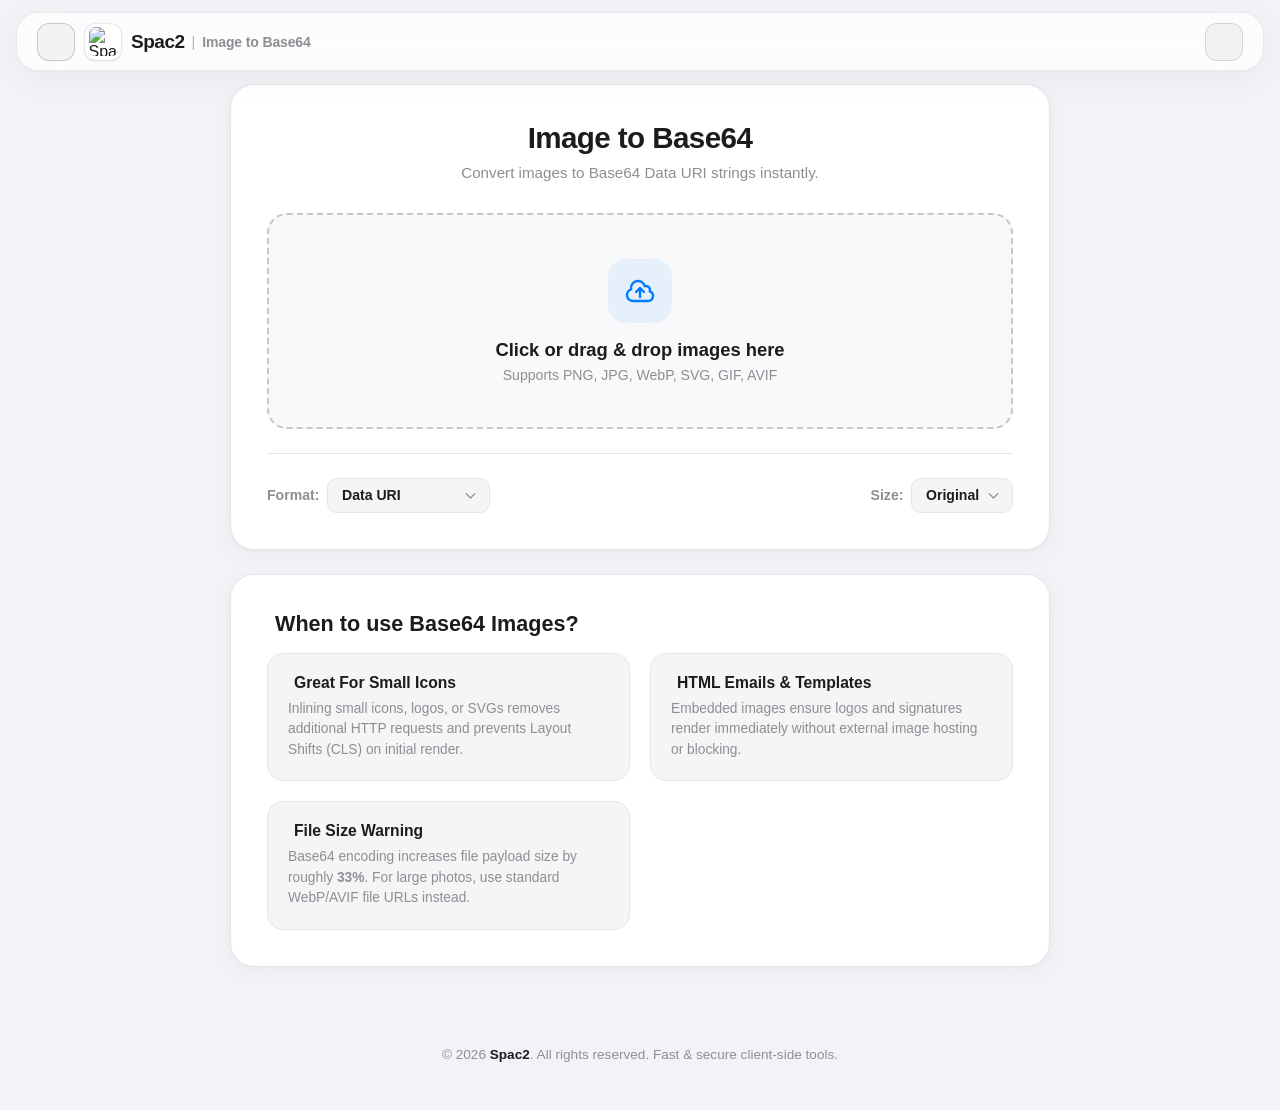
==== convert-img-to-base64/index.html @ 11591aa2 "sa" ====
<!DOCTYPE html>
<html lang="en">

<head>
    <meta charset="UTF-8">
    <meta name="viewport"
        content="width=device-width, initial-scale=1.0, maximum-scale=1.0, user-scalable=no, viewport-fit=cover">
    <meta id="themeColorMeta" name="theme-color" content="#ffffff">
    <!-- Primary Meta Tags -->
    <title>Spac2 Image to Base64 Converter — Free Online Image to Data URI Tool</title>
    <meta name="title" content="Spac2 Image to Base64 Converter — Free Online Image to Data URI Tool">
    <meta name="description"
        content="Convert PNG, JPG, WebP, SVG, GIF, ICO, AVIF images to Base64 Data URI strings instantly. 100% private client-side conversion with HTML, CSS, and Markdown snippets.">
    <meta name="keywords"
        content="Image to base64, convert image to base64, png to base64, jpg to base64, svg to base64, data uri generator, base64 image converter, spac2">
    <meta name="author" content="Spac2">
    <meta name="robots" content="index, follow">

    <!-- Canonical URL -->
    <link rel="canonical" href="https://spac2.com/tools/convert-img-to-base64/">
    <meta name="google" content="notranslate">

    <!-- Favicon & Icons -->
    <link rel="icon" href="https://spac2.com/favicon.ico" type="image/x-icon">
    <link rel="apple-touch-icon" sizes="180x180" href="https://spac2.com/apple-touch-icon.png">

    <!-- Open Graph / Facebook -->
    <meta property="og:type" content="website">
    <meta property="og:site_name" content="Spac2">
    <meta property="og:url" content="https://spac2.com/tools/convert-img-to-base64/">
    <meta property="og:title" content="Spac2 Image to Base64 Converter — Free Online Tool">
    <meta property="og:description"
        content="Quickly convert images to Base64 Data URI strings in your browser. Copy HTML img tags, CSS background rules, or raw Base64 strings.">
    <meta property="og:image" content="https://spac2.com/apple-touch-icon.png">

    <!-- Twitter -->
    <meta property="twitter:card" content="summary_large_image">
    <meta property="twitter:site" content="@spac2com">
    <meta property="twitter:url" content="https://spac2.com/tools/convert-img-to-base64/">
    <meta property="twitter:title" content="Spac2 Image to Base64 Converter — Free Online Tool">
    <meta property="twitter:description"
        content="Quickly convert images to Base64 Data URI strings in your browser. Copy HTML img tags, CSS background rules, or raw Base64 strings.">
    <meta property="twitter:image" content="https://spac2.com/apple-touch-icon.png">

    <!-- Schema.org Markup -->
    <script type="application/ld+json">
    {
      "@context": "https://schema.org",
      "@type": "WebApplication",
      "name": "Spac2 Image to Base64 Converter",
      "url": "https://spac2.com/tools/convert-img-to-base64/",
      "description": "Convert images into Base64 format online. Generate Data URIs, HTML img tags, and CSS background-image properties with instant copy.",
      "applicationCategory": "DeveloperApplication",
      "operatingSystem": "All",
      "offers": {
        "@type": "Offer",
        "price": "0",
        "priceCurrency": "USD"
      },
      "author": {
        "@type": "Organization",
        "name": "Spac2",
        "url": "https://spac2.com"
      }
    }
    </script>

    <!-- JSZip CDN for batch zip download -->
    <script src="https://cdnjs.cloudflare.com/ajax/libs/jszip/3.10.1/jszip.min.js"></script>
    <!-- Phosphor Icons -->
    <script src="https://unpkg.com/@phosphor-icons/web"></script>

    <script>
        // Init Theme trước khi render HTML để tránh giật màu/chớp trắng
        const savedTheme = localStorage.getItem('theme') || (window.matchMedia('(prefers-color-scheme: dark)').matches ? 'dark' : 'light');
        document.documentElement.setAttribute('data-theme', savedTheme);
    </script>

    <!-- Google tag (gtag.js) -->
    <script async src="https://www.googletagmanager.com/gtag/js?id=G-JCMEMFLZ14"></script>
    <script>
        window.dataLayer = window.dataLayer || [];
        function gtag() { dataLayer.push(arguments); }
        gtag('js', new Date());
        gtag('config', 'G-JCMEMFLZ14');
    </script>
    <script defer src="https://cloud.umami.is/script.js"
        data-website-id="c4f68426-cd7b-40ed-b788-74c5305b5122"></script>

    <style>
        /* ================= THEME VARIABLES (SPAC2 NATIVE APP STANDARD) ================= */
        :root {
            --bg-color: #f2f2f7;
            --surface-color: #ffffff;
            --surface-elevated: #fbfbfd;
            --text-primary: #1c1c1e;
            --text-secondary: #8e8e93;
            --text-tertiary: #c7c7cc;
            --border-color: #e5e5ea;
            --btn-bg: #007aff;
            --btn-text: #ffffff;
            --btn-hover: #005bb5;
            --btn-secondary-bg: rgba(0, 0, 0, 0.05);
            --btn-secondary-text: #1c1c1e;
            --btn-secondary-hover: rgba(0, 0, 0, 0.09);
            --drop-zone-bg: #f9f9fb;
            --drop-zone-border: #c7c7cc;
            --drop-zone-hover: #eef2ff;
            --drop-zone-hover-border: #007aff;
            --card-shadow: 0 4px 20px rgba(0, 0, 0, 0.04), 0 1px 3px rgba(0, 0, 0, 0.02);
            --code-bg: #f5f5f7;
            --code-border: #e5e5ea;
            --badge-bg: #e5e5ea;
            --badge-text: #3a3a3c;
            --success-color: #34c759;
            --accent-glow: rgba(0, 122, 255, 0.15);
            --safe-top: env(safe-area-inset-top, 0px);
            --safe-bottom: env(safe-area-inset-bottom, 0px);
        }

        [data-theme="dark"] {
            --bg-color: #000000;
            --surface-color: #1c1c1e;
            --surface-elevated: #242426;
            --text-primary: #ffffff;
            --text-secondary: #aeaeb2;
            --text-tertiary: #48484a;
            --border-color: #38383a;
            --btn-bg: #0a84ff;
            --btn-text: #ffffff;
            --btn-hover: #0060d1;
            --btn-secondary-bg: rgba(255, 255, 255, 0.08);
            --btn-secondary-text: #ffffff;
            --btn-secondary-hover: rgba(255, 255, 255, 0.14);
            --drop-zone-bg: #151517;
            --drop-zone-border: #48484a;
            --drop-zone-hover: #17223b;
            --drop-zone-hover-border: #0a84ff;
            --card-shadow: 0 8px 30px rgba(0, 0, 0, 0.45);
            --code-bg: #121214;
            --code-border: #2c2c2e;
            --badge-bg: #2c2c2e;
            --badge-text: #d1d1d6;
            --success-color: #30d158;
            --accent-glow: rgba(10, 132, 255, 0.25);
        }

        * {
            box-sizing: border-box;
            margin: 0;
            padding: 0;
            font-family: -apple-system, BlinkMacSystemFont, 'SF Pro Display', 'Segoe UI', Roboto, Helvetica, Arial, sans-serif;
        }

        body {
            background-color: var(--bg-color);
            color: var(--text-primary);
            min-height: 100vh;
            display: flex;
            flex-direction: column;
            align-items: center;
            transition: background-color 0.3s ease, color 0.3s ease;
            -webkit-font-smoothing: antialiased;
            -moz-osx-font-smoothing: grayscale;
            -webkit-tap-highlight-color: transparent;
            overscroll-behavior-y: none;
        }

        /* ================= FLOATING GLASSMORPHIC HEADER ================= */
        .header-floating-container {
            position: fixed;
            top: 0;
            left: 0;
            right: 0;
            z-index: 100;
            width: 100%;
            padding: calc(0.75rem + var(--safe-top)) 1rem 0.75rem 1rem;
            pointer-events: none;
            display: flex;
            justify-content: center;
            box-sizing: border-box;
        }

        .glass-panel.header-inner {
            pointer-events: auto;
            width: 100%;
            max-width: 1280px;
            border-radius: 20px;
            padding: 0.5rem 1rem;
            display: flex;
            align-items: center;
            justify-content: space-between;
            background: rgba(255, 255, 255, 0.78);
            backdrop-filter: blur(20px) saturate(180%);
            -webkit-backdrop-filter: blur(20px) saturate(180%);
            border: 1px solid rgba(0, 0, 0, 0.08);
            box-shadow: 0 8px 32px rgba(0, 0, 0, 0.04), 0 2px 8px rgba(0, 0, 0, 0.02);
            transition: background-color 0.3s ease, border-color 0.3s ease, box-shadow 0.3s ease;
        }

        [data-theme="dark"] .glass-panel.header-inner {
            background: rgba(24, 24, 27, 0.65);
            backdrop-filter: blur(20px) saturate(180%);
            -webkit-backdrop-filter: blur(20px) saturate(180%);
            border-color: rgba(255, 255, 255, 0.1);
            box-shadow: 0 8px 32px rgba(0, 0, 0, 0.4), 0 2px 8px rgba(0, 0, 0, 0.2);
        }

        @media (min-width: 768px) {
            .glass-panel.header-inner {
                border-radius: 22px;
                padding: 0.6rem 1.25rem;
            }
        }

        .header-left {
            display: flex;
            align-items: center;
            gap: 10px;
        }

        .header-right {
            display: flex;
            align-items: center;
            gap: 8px;
        }

        .btn-back {
            width: 38px;
            height: 38px;
            display: inline-flex;
            align-items: center;
            justify-content: center;
            border-radius: 12px;
            background: rgba(0, 0, 0, 0.04);
            border: 1.5px solid rgba(0, 0, 0, 0.18);
            color: var(--text-primary);
            text-decoration: none;
            transition: all 0.2s cubic-bezier(0.16, 1, 0.3, 1);
            cursor: pointer;
            flex-shrink: 0;
            font-size: 18px;
        }

        [data-theme="dark"] .btn-back {
            background: rgba(255, 255, 255, 0.06);
            border-color: rgba(255, 255, 255, 0.18);
            color: var(--text-primary);
        }

        .btn-back:hover {
            background: rgba(0, 0, 0, 0.08);
            transform: translateX(-2px);
            border-color: rgba(0, 0, 0, 0.35);
        }

        [data-theme="dark"] .btn-back:hover {
            background: rgba(255, 255, 255, 0.12);
            border-color: rgba(255, 255, 255, 0.35);
        }

        .btn-back:active {
            transform: scale(0.92);
            background: rgba(0, 0, 0, 0.12);
        }

        .brand-link {
            display: inline-flex;
            align-items: center;
            gap: 10px;
            text-decoration: none;
            color: inherit;
            transition: opacity 0.15s ease;
        }

        .brand-link:hover {
            opacity: 0.92;
        }

        .brand-logo-card {
            width: 36px;
            height: 36px;
            border-radius: 10px;
            background: #ffffff;
            display: flex;
            align-items: center;
            justify-content: center;
            box-shadow: 0 1px 3px rgba(0, 0, 0, 0.1), 0 0 0 1px rgba(0, 0, 0, 0.06);
            flex-shrink: 0;
            padding: 3.5px;
            box-sizing: border-box;
            transition: transform 0.2s ease;
        }

        .brand-link:hover .brand-logo-card {
            transform: scale(1.04);
        }

        .brand-logo-img {
            width: 100%;
            height: 100%;
            object-fit: contain;
            border-radius: 6px;
            display: block;
        }

        .brand-text {
            display: inline-flex;
            align-items: center;
            gap: 7px;
            line-height: 1;
            white-space: nowrap;
        }

        .brand-name {
            font-weight: 800;
            font-size: 19px;
            color: var(--text-primary);
            letter-spacing: -0.025em;
            line-height: 1;
        }

        .brand-divider {
            font-size: 14px;
            font-weight: 300;
            color: var(--text-secondary);
            opacity: 0.7;
        }

        .brand-app {
            font-size: 14px;
            font-weight: 600;
            color: var(--text-secondary);
            letter-spacing: -0.01em;
        }

        [data-theme="dark"] .brand-app {
            color: #a1a1aa;
        }

        .theme-toggle {
            width: 38px;
            height: 38px;
            border-radius: 12px;
            background: rgba(0, 0, 0, 0.04);
            border: 1.5px solid rgba(0, 0, 0, 0.12);
            color: var(--text-primary);
            cursor: pointer;
            display: inline-flex;
            align-items: center;
            justify-content: center;
            transition: all 0.2s cubic-bezier(0.16, 1, 0.3, 1);
        }

        [data-theme="dark"] .theme-toggle {
            background: rgba(255, 255, 255, 0.06);
            border-color: rgba(255, 255, 255, 0.15);
            color: #fafafa;
        }

        .theme-toggle:hover {
            background: rgba(0, 0, 0, 0.08);
            transform: scale(1.04);
        }

        [data-theme="dark"] .theme-toggle:hover {
            background: rgba(255, 255, 255, 0.12);
        }

        .theme-toggle:active {
            transform: scale(0.92);
        }

        .theme-toggle i {
            font-size: 19px;
            line-height: 1;
        }

        :root .icon-sun,
        [data-theme="light"] .icon-sun {
            display: none !important;
        }

        :root .icon-moon,
        [data-theme="light"] .icon-moon {
            display: inline-flex !important;
            color: #1c1c1e;
        }

        [data-theme="dark"] .icon-moon {
            display: none !important;
        }

        [data-theme="dark"] .icon-sun {
            display: inline-flex !important;
            color: #f4f4f5;
        }

        /* ================= MAIN CONTAINER ================= */
        main {
            width: 100%;
            max-width: 860px;
            margin: 0 auto 3rem auto;
            padding: calc(84px + var(--safe-top)) 1.25rem 0 1.25rem;
            flex-grow: 1;
            display: flex;
            flex-direction: column;
            gap: 1.5rem;
        }

        .app-card {
            background-color: var(--surface-color);
            border: 1px solid var(--border-color);
            border-radius: 24px;
            padding: 2.25rem;
            box-shadow: var(--card-shadow);
            transition: background-color 0.3s ease, border-color 0.3s ease, box-shadow 0.3s ease;
        }

        .text-center {
            text-align: center;
        }

        h1 {
            font-size: 1.85rem;
            font-weight: 800;
            letter-spacing: -0.02em;
            margin-bottom: 0.45rem;
            color: var(--text-primary);
        }

        p.subtitle {
            color: var(--text-secondary);
            margin-bottom: 1.75rem;
            font-size: 0.95rem;
            line-height: 1.5;
            max-width: 600px;
            margin-left: auto;
            margin-right: auto;
        }

        /* Feature Pills */
        .feature-pills {
            display: flex;
            justify-content: center;
            flex-wrap: wrap;
            gap: 8px;
            margin-bottom: 1.5rem;
        }

        .pill {
            display: inline-flex;
            align-items: center;
            gap: 5px;
            padding: 4px 10px;
            border-radius: 20px;
            font-size: 0.78rem;
            font-weight: 600;
            background: var(--btn-secondary-bg);
            color: var(--text-secondary);
            border: 1px solid var(--border-color);
        }

        .pill i {
            color: var(--btn-bg);
            font-size: 0.9rem;
        }

        /* ================= DROP ZONE ================= */
        .drop-zone {
            border: 2px dashed var(--drop-zone-border);
            border-radius: 20px;
            padding: 2.75rem 1.5rem;
            text-align: center;
            cursor: pointer;
            transition: all 0.25s cubic-bezier(0.16, 1, 0.3, 1);
            background-color: var(--drop-zone-bg);
            display: flex;
            flex-direction: column;
            align-items: center;
            justify-content: center;
            position: relative;
            user-select: none;
        }

        .drop-zone:hover {
            border-color: var(--drop-zone-hover-border);
            background-color: var(--drop-zone-hover);
            transform: translateY(-1px);
        }

        .drop-zone.dragover {
            border-color: var(--btn-bg);
            background-color: var(--drop-zone-hover);
            transform: scale(1.01);
            box-shadow: 0 0 0 6px var(--accent-glow);
        }

        .drop-zone input[type="file"] {
            display: none;
        }

        .upload-icon-wrap {
            width: 64px;
            height: 64px;
            border-radius: 18px;
            background: rgba(0, 122, 255, 0.08);
            display: flex;
            align-items: center;
            justify-content: center;
            margin-bottom: 1rem;
            transition: transform 0.2s ease, background-color 0.2s ease;
        }

        [data-theme="dark"] .upload-icon-wrap {
            background: rgba(10, 132, 255, 0.15);
        }

        .drop-zone:hover .upload-icon-wrap {
            transform: scale(1.08) rotate(-3deg);
            background: rgba(0, 122, 255, 0.14);
        }

        .upload-icon {
            width: 32px;
            height: 32px;
            color: var(--btn-bg);
        }

        .drop-zone h3 {
            font-size: 1.15rem;
            font-weight: 700;
            margin-bottom: 0.35rem;
            color: var(--text-primary);
        }

        .drop-zone p {
            color: var(--text-secondary);
            font-size: 0.88rem;
        }

        .drop-zone .paste-hint {
            margin-top: 0.85rem;
            display: inline-flex;
            align-items: center;
            gap: 6px;
            font-size: 0.78rem;
            font-weight: 600;
            color: var(--text-secondary);
            background: var(--surface-color);
            padding: 4px 10px;
            border-radius: 8px;
            border: 1px solid var(--border-color);
        }

        .drop-zone .paste-hint kbd {
            background: var(--code-bg);
            border: 1px solid var(--border-color);
            border-radius: 4px;
            padding: 1px 5px;
            font-size: 0.72rem;
            font-family: inherit;
        }

        /* ================= TOOLBAR & OPTIONS ================= */
        .options-bar {
            display: flex;
            flex-wrap: wrap;
            align-items: center;
            justify-content: space-between;
            gap: 12px;
            margin-top: 1.5rem;
            padding-top: 1.5rem;
            border-top: 1px solid var(--border-color);
        }

        .option-group {
            display: flex;
            align-items: center;
            gap: 8px;
        }

        .option-label {
            font-size: 0.88rem;
            font-weight: 600;
            color: var(--text-secondary);
        }

        .custom-select {
            background-color: var(--code-bg);
            color: var(--text-primary);
            border: 1px solid var(--border-color);
            padding: 0.55rem 2rem 0.55rem 0.85rem;
            border-radius: 10px;
            font-size: 0.88rem;
            font-weight: 600;
            outline: none;
            cursor: pointer;
            appearance: none;
            -webkit-appearance: none;
            background-image: url("data:image/svg+xml,%3Csvg xmlns='http://www.w3.org/2000/svg' fill='none' viewBox='0 0 24 24' stroke='%238e8e93'%3E%3Cpath stroke-linecap='round' stroke-linejoin='round' stroke-width='2' d='M19 9l-7 7-7-7'%3E%3C/path%3E%3C/svg%3E");
            background-repeat: no-repeat;
            background-position: right 0.65rem center;
            background-size: 0.95rem;
            transition: border-color 0.2s ease, background-color 0.3s ease;
        }

        .custom-select:focus {
            border-color: var(--btn-bg);
        }

        /* General Buttons */
        .btn {
            background-color: var(--btn-bg);
            color: var(--btn-text);
            border: none;
            padding: 0.65rem 1.25rem;
            border-radius: 12px;
            font-size: 0.92rem;
            font-weight: 600;
            cursor: pointer;
            transition: all 0.2s cubic-bezier(0.16, 1, 0.3, 1);
            display: inline-flex;
            align-items: center;
            justify-content: center;
            gap: 7px;
            text-decoration: none;
            box-shadow: 0 2px 6px rgba(0, 122, 255, 0.16);
        }

        .btn:hover:not(:disabled) {
            background-color: var(--btn-hover);
            transform: translateY(-1px);
            box-shadow: 0 4px 10px rgba(0, 122, 255, 0.25);
        }

        .btn:active:not(:disabled) {
            transform: scale(0.97);
        }

        .btn:disabled {
            opacity: 0.45;
            cursor: not-allowed;
            transform: none;
            box-shadow: none;
        }

        .btn-secondary {
            background-color: var(--btn-secondary-bg);
            color: var(--btn-secondary-text);
            box-shadow: none;
            border: 1px solid var(--border-color);
        }

        .btn-secondary:hover:not(:disabled) {
            background-color: var(--btn-secondary-hover);
            box-shadow: none;
            border-color: rgba(0, 0, 0, 0.2);
        }

        [data-theme="dark"] .btn-secondary:hover:not(:disabled) {
            border-color: rgba(255, 255, 255, 0.25);
        }

        .btn-sm {
            padding: 0.45rem 0.85rem;
            font-size: 0.82rem;
            border-radius: 9px;
        }

        .btn-danger {
            background-color: rgba(255, 59, 48, 0.1);
            color: #ff3b30;
            border: 1px solid rgba(255, 59, 48, 0.2);
            box-shadow: none;
        }

        .btn-danger:hover:not(:disabled) {
            background-color: rgba(255, 59, 48, 0.18);
            border-color: rgba(255, 59, 48, 0.35);
        }

        /* ================= CONVERTED RESULTS ================= */
        .results-container {
            display: none;
            margin-top: 1.5rem;
            flex-direction: column;
            gap: 1.25rem;
        }

        .results-header {
            display: flex;
            align-items: center;
            justify-content: space-between;
            flex-wrap: wrap;
            gap: 10px;
            padding-bottom: 0.75rem;
            border-bottom: 1px solid var(--border-color);
        }

        .results-title {
            font-size: 1.15rem;
            font-weight: 700;
            display: flex;
            align-items: center;
            gap: 8px;
        }

        .results-actions {
            display: flex;
            align-items: center;
            gap: 8px;
            flex-wrap: wrap;
        }

        /* Format Tabs / Pill Switcher */
        .format-tabs {
            display: flex;
            background: var(--code-bg);
            padding: 3px;
            border-radius: 12px;
            border: 1px solid var(--border-color);
            gap: 3px;
            overflow-x: auto;
            max-width: 100%;
        }

        .format-tab {
            padding: 6px 12px;
            font-size: 0.82rem;
            font-weight: 600;
            border-radius: 9px;
            border: none;
            background: transparent;
            color: var(--text-secondary);
            cursor: pointer;
            white-space: nowrap;
            transition: all 0.15s ease;
        }

        .format-tab:hover {
            color: var(--text-primary);
        }

        .format-tab.active {
            background: var(--surface-color);
            color: var(--text-primary);
            box-shadow: 0 1px 3px rgba(0, 0, 0, 0.08);
        }

        /* Single/Multi Item Card */
        .item-card {
            background: var(--surface-elevated);
            border: 1px solid var(--border-color);
            border-radius: 18px;
            padding: 1.25rem;
            display: flex;
            flex-direction: column;
            gap: 1rem;
            transition: border-color 0.2s ease, box-shadow 0.2s ease;
        }

        .item-card:hover {
            border-color: rgba(0, 122, 255, 0.35);
        }

        .item-top {
            display: flex;
            align-items: flex-start;
            gap: 1rem;
        }

        /* Thumbnail with transparency grid */
        .item-thumb-wrap {
            width: 76px;
            height: 76px;
            border-radius: 12px;
            overflow: hidden;
            border: 1px solid var(--border-color);
            flex-shrink: 0;
            position: relative;
            background-color: #ffffff;
            background-image: 
                linear-gradient(45deg, #eee 25%, transparent 25%), 
                linear-gradient(-45deg, #eee 25%, transparent 25%), 
                linear-gradient(45deg, transparent 75%, #eee 75%), 
                linear-gradient(-45deg, transparent 75%, #eee 75%);
            background-size: 12px 12px;
            background-position: 0 0, 0 6px, 6px -6px, -6px 0px;
            display: flex;
            align-items: center;
            justify-content: center;
        }

        [data-theme="dark"] .item-thumb-wrap {
            background-color: #222;
            background-image: 
                linear-gradient(45deg, #2e2e2e 25%, transparent 25%), 
                linear-gradient(-45deg, #2e2e2e 25%, transparent 25%), 
                linear-gradient(45deg, transparent 75%, #2e2e2e 75%), 
                linear-gradient(-45deg, transparent 75%, #2e2e2e 75%);
        }

        .item-thumb {
            width: 100%;
            height: 100%;
            object-fit: contain;
            display: block;
        }

        .item-info {
            flex-grow: 1;
            min-width: 0;
        }

        .item-name {
            font-size: 0.98rem;
            font-weight: 700;
            white-space: nowrap;
            overflow: hidden;
            text-overflow: ellipsis;
            margin-bottom: 0.35rem;
            color: var(--text-primary);
        }

        .item-meta {
            display: flex;
            flex-wrap: wrap;
            gap: 6px;
            align-items: center;
        }

        .meta-chip {
            font-size: 0.74rem;
            font-weight: 600;
            padding: 2px 7px;
            border-radius: 6px;
            background: var(--code-bg);
            color: var(--text-secondary);
            border: 1px solid var(--border-color);
        }

        .meta-chip.positive {
            color: var(--btn-bg);
            background: rgba(0, 122, 255, 0.08);
            border-color: rgba(0, 122, 255, 0.2);
        }

        .item-item-actions {
            display: flex;
            align-items: center;
            gap: 6px;
            flex-shrink: 0;
        }

        /* Code display area */
        .code-box-wrapper {
            position: relative;
            border-radius: 12px;
            overflow: hidden;
            border: 1px solid var(--code-border);
            background-color: var(--code-bg);
        }

        .code-box-header {
            display: flex;
            align-items: center;
            justify-content: space-between;
            padding: 0.5rem 0.85rem;
            background: rgba(0, 0, 0, 0.02);
            border-bottom: 1px solid var(--code-border);
            font-size: 0.76rem;
            color: var(--text-secondary);
            font-weight: 600;
        }

        [data-theme="dark"] .code-box-header {
            background: rgba(255, 255, 255, 0.02);
        }

        .code-box-content {
            width: 100%;
            min-height: 90px;
            max-height: 180px;
            padding: 0.75rem 0.85rem;
            font-family: ui-monospace, SFMono-Regular, Menlo, Monaco, Consolas, monospace;
            font-size: 0.8rem;
            line-height: 1.45;
            color: var(--text-primary);
            background: transparent;
            border: none;
            resize: vertical;
            outline: none;
            word-break: break-all;
            white-space: pre-wrap;
            box-sizing: border-box;
        }

        .code-copy-overlay {
            position: absolute;
            right: 8px;
            top: 40px;
        }

        /* ================= TOAST NOTIFICATION ================= */
        .toast {
            position: fixed;
            bottom: 24px;
            left: 50%;
            transform: translateX(-50%) translateY(100px);
            background: rgba(28, 28, 30, 0.94);
            color: #ffffff;
            padding: 0.75rem 1.4rem;
            border-radius: 20px;
            font-size: 0.9rem;
            font-weight: 600;
            display: flex;
            align-items: center;
            gap: 8px;
            box-shadow: 0 10px 30px rgba(0, 0, 0, 0.35);
            backdrop-filter: blur(16px);
            -webkit-backdrop-filter: blur(16px);
            z-index: 1000;
            opacity: 0;
            transition: all 0.3s cubic-bezier(0.16, 1, 0.3, 1);
            pointer-events: none;
        }

        [data-theme="dark"] .toast {
            background: rgba(240, 240, 245, 0.94);
            color: #000000;
        }

        .toast.show {
            transform: translateX(-50%) translateY(0);
            opacity: 1;
        }

        .toast i {
            font-size: 1.15rem;
            color: var(--success-color);
        }

        /* ================= FAQ & INFO SECTION ================= */
        .info-card {
            background-color: var(--surface-color);
            border: 1px solid var(--border-color);
            border-radius: 24px;
            padding: 2.25rem;
            box-shadow: var(--card-shadow);
        }

        .info-card h2 {
            font-size: 1.35rem;
            font-weight: 700;
            margin-bottom: 1rem;
            color: var(--text-primary);
            display: flex;
            align-items: center;
            gap: 8px;
        }

        .info-grid {
            display: grid;
            grid-template-columns: repeat(auto-fit, minmax(240px, 1fr));
            gap: 1.25rem;
            margin-top: 1rem;
        }

        .info-box {
            padding: 1.25rem;
            border-radius: 16px;
            background: var(--code-bg);
            border: 1px solid var(--border-color);
        }

        .info-box h3 {
            font-size: 0.98rem;
            font-weight: 700;
            margin-bottom: 0.4rem;
            color: var(--text-primary);
            display: flex;
            align-items: center;
            gap: 6px;
        }

        .info-box p {
            font-size: 0.86rem;
            line-height: 1.5;
            color: var(--text-secondary);
        }

        /* Footer */
        footer {
            margin-top: auto;
            padding: 2rem 1rem 3rem 1rem;
            text-align: center;
            color: var(--text-secondary);
            font-size: 0.85rem;
        }

        footer a {
            color: var(--text-primary);
            text-decoration: none;
            font-weight: 600;
        }

        footer a:hover {
            text-decoration: underline;
        }

        /* Responsive Mobile Adjustments */
        @media (max-width: 640px) {
            main {
                padding-top: calc(76px + var(--safe-top));
                padding-left: 0.85rem;
                padding-right: 0.85rem;
            }

            .app-card {
                padding: 1.5rem 1.15rem;
                border-radius: 20px;
            }

            h1 {
                font-size: 1.45rem;
            }

            .drop-zone {
                padding: 2rem 1rem;
                border-radius: 16px;
            }

            .upload-icon-wrap {
                width: 52px;
                height: 52px;
                margin-bottom: 0.75rem;
            }

            .options-bar {
                flex-direction: column;
                align-items: stretch;
            }

            .option-group {
                justify-content: space-between;
                width: 100%;
            }

            .results-header {
                flex-direction: column;
                align-items: stretch;
            }

            .results-actions {
                width: 100%;
                justify-content: flex-end;
            }

            .item-top {
                flex-direction: column;
            }

            .item-thumb-wrap {
                width: 100%;
                height: 120px;
            }

            .btn-back,
            .theme-toggle {
                width: 34px;
                height: 34px;
                border-radius: 10px;
                font-size: 16px;
            }

            .brand-logo-card {
                width: 32px;
                height: 32px;
                border-radius: 8px;
                padding: 3px;
            }

            .brand-name {
                font-size: 17px;
            }

            .brand-app {
                font-size: 13px;
            }
        }
    </style>
</head>

<body>

    <!-- Floating Rounded Header (Standard Spac2 Design) -->
    <header class="header-floating-container">
        <div class="glass-panel header-inner">
            <div class="header-left">
                <!-- Back Button to Spac2 Home -->
                <a href="https://spac2.com" class="btn-back" title="Back to Spac2 Home" aria-label="Back">
                    <i class="ph-bold ph-arrow-left"></i>
                </a>

                <!-- Logo Card & App Title -->
                <a href="https://spac2.com" class="brand-link" title="Spac2 Image to Base64">
                    <div class="brand-logo-card">
                        <img src="https://spac2.com/apple-touch-icon.png" alt="Spac2 Logo"
                            class="brand-logo-img"
                            onerror="this.onerror=null; this.src='https://cdn1.spac2.com/app/convert-img/apple-touch-icon.png';">
                    </div>
                    <div class="brand-text">
                        <span class="brand-name">Spac2</span>
                        <span class="brand-divider">|</span>
                        <span class="brand-app">Image to Base64</span>
                    </div>
                </a>
            </div>

            <div class="header-right">
                <button id="themeToggle" class="theme-toggle" aria-label="Toggle dark/light mode"
                    title="Toggle dark/light mode">
                    <i class="ph-bold ph-moon icon-moon"></i>
                    <i class="ph-bold ph-sun icon-sun"></i>
                </button>
            </div>
        </div>
    </header>

    <!-- Main Content -->
    <main>
        <div class="app-card">
            <div class="text-center">
                <h1>Image to Base64</h1>
                <p class="subtitle">Convert images to Base64 Data URI strings instantly.</p>
            </div>

            <!-- Drag & Drop Zone -->
            <div class="drop-zone" id="dropZone" onclick="document.getElementById('fileInput').click()">
                <div class="upload-icon-wrap">
                    <svg class="upload-icon" xmlns="http://www.w3.org/2000/svg" fill="none" viewBox="0 0 24 24"
                        stroke-width="1.8" stroke="currentColor">
                        <path stroke-linecap="round" stroke-linejoin="round"
                            d="M12 16.5V9.75m0 0l3 3m-3-3l-3 3M6.75 19.5a4.5 4.5 0 01-1.41-8.775 5.25 5.25 0 0110.233-2.33 3 3 0 013.758 3.848A3.752 3.752 0 0118 19.5H6.75z" />
                    </svg>
                </div>
                <h3>Click or drag & drop images here</h3>
                <p>Supports PNG, JPG, WebP, SVG, GIF, AVIF</p>
                <input type="file" id="fileInput" multiple accept="image/*,.svg,.ico,.avif,.webp,.bmp">
            </div>

            <!-- Global Conversion Settings -->
            <div class="options-bar">
                <div class="option-group">
                    <label class="option-label" for="formatPreset">Format:</label>
                    <select id="formatPreset" class="custom-select">
                        <option value="data-uri" selected>Data URI</option>
                        <option value="raw">Raw Base64</option>
                        <option value="html-img">HTML img</option>
                        <option value="css-bg">CSS Background</option>
                        <option value="markdown">Markdown</option>
                    </select>
                </div>

                <div class="option-group">
                    <label class="option-label" for="resizeMax">Size:</label>
                    <select id="resizeMax" class="custom-select">
                        <option value="original" selected>Original</option>
                        <option value="1920">1920px</option>
                        <option value="1200">1200px</option>
                        <option value="800">800px</option>
                        <option value="400">400px</option>
                        <option value="128">128px</option>
                    </select>
                </div>
            </div>

            <!-- Results Section -->
            <div class="results-container" id="resultsContainer">
                <div class="results-header">
                    <div class="results-title">
                        <i class="ph-bold ph-check-circle" style="color: var(--success-color);"></i>
                        <span id="resultsCount">0 Images Converted</span>
                    </div>
                    <div class="results-actions">
                        <button class="btn btn-secondary btn-sm" id="copyAllJsonBtn" title="Copy all as JSON structure">
                            <i class="ph-bold ph-code"></i> Copy All JSON
                        </button>
                        <button class="btn btn-secondary btn-sm" id="downloadAllBtn" title="Download all as text or zip">
                            <i class="ph-bold ph-download-simple"></i> Download All
                        </button>
                        <button class="btn btn-danger btn-sm" id="clearAllBtn" title="Clear list">
                            <i class="ph-bold ph-trash"></i> Clear
                        </button>
                    </div>
                </div>

                <!-- Items list -->
                <div id="itemsList" style="display: flex; flex-direction: column; gap: 1rem;"></div>
            </div>
        </div>

        <!-- Helpful Info & Best Practices -->
        <div class="info-card">
            <h2><i class="ph-bold ph-info" style="color: var(--btn-bg);"></i> When to use Base64 Images?</h2>
            <div class="info-grid">
                <div class="info-box">
                    <h3><i class="ph-bold ph-check-circle" style="color: var(--success-color);"></i> Great For Small Icons</h3>
                    <p>Inlining small icons, logos, or SVGs removes additional HTTP requests and prevents Layout Shifts (CLS) on initial render.</p>
                </div>
                <div class="info-box">
                    <h3><i class="ph-bold ph-envelope-simple" style="color: var(--btn-bg);"></i> HTML Emails & Templates</h3>
                    <p>Embedded images ensure logos and signatures render immediately without external image hosting or blocking.</p>
                </div>
                <div class="info-box">
                    <h3><i class="ph-bold ph-warning" style="color: #ff9500;"></i> File Size Warning</h3>
                    <p>Base64 encoding increases file payload size by roughly <strong>33%</strong>. For large photos, use standard WebP/AVIF file URLs instead.</p>
                </div>
            </div>
        </div>
    </main>

    <!-- Global Floating Toast Notification -->
    <div id="toast" class="toast" role="status" aria-live="polite">
        <i class="ph-bold ph-check-circle"></i>
        <span id="toastMessage">Copied to clipboard!</span>
    </div>

    <!-- Footer -->
    <footer>
        <p>&copy; 2026 <a href="https://spac2.com">Spac2</a>. All rights reserved. Fast & secure client-side tools.</p>
    </footer>

    <!-- INLINE JAVASCRIPT LOGIC -->
    <script>
        // ================= THEME TOGGLE LOGIC =================
        const themeBtn = document.getElementById('themeToggle');

        function updateThemeMeta(theme) {
            const metaThemeColor = document.getElementById('themeColorMeta');
            if (metaThemeColor) {
                metaThemeColor.setAttribute('content', theme === 'dark' ? '#000000' : '#ffffff');
            }
        }

        const initialTheme = document.documentElement.getAttribute('data-theme') || 'light';
        updateThemeMeta(initialTheme);

        themeBtn.addEventListener('click', () => {
            const htmlEl = document.documentElement;
            const currentTheme = htmlEl.getAttribute('data-theme');
            const newTheme = currentTheme === 'light' ? 'dark' : 'light';
            htmlEl.setAttribute('data-theme', newTheme);
            localStorage.setItem('theme', newTheme);
            updateThemeMeta(newTheme);
        });

        // ================= TOAST NOTIFICATION =================
        let toastTimeout = null;
        function showToast(message, iconClass = 'ph-check-circle') {
            const toast = document.getElementById('toast');
            const toastMessage = document.getElementById('toastMessage');
            const toastIcon = toast.querySelector('i');

            toastMessage.textContent = message;
            toastIcon.className = `ph-bold ${iconClass}`;

            toast.classList.add('show');
            clearTimeout(toastTimeout);
            toastTimeout = setTimeout(() => {
                toast.classList.remove('show');
            }, 2600);
        }

        // ================= CONVERTER STATE & ELEMENTS =================
        const dropZone = document.getElementById('dropZone');
        const fileInput = document.getElementById('fileInput');
        const formatPresetSelect = document.getElementById('formatPreset');
        const resizeMaxSelect = document.getElementById('resizeMax');
        const resultsContainer = document.getElementById('resultsContainer');
        const resultsCount = document.getElementById('resultsCount');
        const itemsList = document.getElementById('itemsList');
        const copyAllJsonBtn = document.getElementById('copyAllJsonBtn');
        const downloadAllBtn = document.getElementById('downloadAllBtn');
        const clearAllBtn = document.getElementById('clearAllBtn');

        let convertedItems = [];

        // Helper to format bytes
        function formatBytes(bytes) {
            if (bytes === 0) return '0 B';
            const k = 1024;
            const sizes = ['B', 'KB', 'MB', 'GB'];
            const i = Math.floor(Math.log(bytes) / Math.log(k));
            return parseFloat((bytes / Math.pow(k, i)).toFixed(2)) + ' ' + sizes[i];
        }

        // ================= DRAG & DROP & PASTE LISTENERS =================
        ['dragenter', 'dragover', 'dragleave', 'drop'].forEach(eventName => {
            dropZone.addEventListener(eventName, preventDefaults, false);
            document.body.addEventListener(eventName, preventDefaults, false);
        });

        function preventDefaults(e) {
            e.preventDefault();
            e.stopPropagation();
        }

        ['dragenter', 'dragover'].forEach(eventName => {
            dropZone.addEventListener(eventName, () => dropZone.classList.add('dragover'), false);
        });

        ['dragleave', 'drop'].forEach(eventName => {
            dropZone.addEventListener(eventName, () => dropZone.classList.remove('dragover'), false);
        });

        dropZone.addEventListener('drop', (e) => {
            const files = e.dataTransfer.files;
            if (files && files.length > 0) {
                processFiles(files);
            }
        });

        fileInput.addEventListener('change', function () {
            if (this.files && this.files.length > 0) {
                processFiles(this.files);
                this.value = ''; // Reset input to allow re-uploading same file
            }
        });

        // Global Paste Listener (Ctrl+V / Cmd+V anywhere on page)
        window.addEventListener('paste', (e) => {
            const items = (e.clipboardData || window.clipboardData).items;
            const pastedFiles = [];

            for (let i = 0; i < items.length; i++) {
                if (items[i].type.indexOf('image') !== -1) {
                    const blob = items[i].getAsFile();
                    if (blob) {
                        const filename = `pasted-image-${Date.now()}.${blob.type.split('/')[1] || 'png'}`;
                        const file = new File([blob], filename, { type: blob.type });
                        pastedFiles.push(file);
                    }
                }
            }

            if (pastedFiles.length > 0) {
                processFiles(pastedFiles);
                showToast(`Pasted ${pastedFiles.length} image from clipboard!`, 'ph-clipboard-text');
            }
        });

        // Format Preset changed -> update all item outputs
        formatPresetSelect.addEventListener('change', () => {
            renderAllItems();
        });

        // ================= FILE PROCESSING PIPELINE =================
        async function processFiles(files) {
            const validFiles = Array.from(files).filter(file => {
                return file.type.startsWith('image/') ||
                    file.name.toLowerCase().match(/\.(png|jpe?g|webp|svg|gif|ico|avif|bmp)$/i);
            });

            if (validFiles.length === 0) {
                showToast('Please select valid image files!', 'ph-warning');
                return;
            }

            const maxDim = resizeMaxSelect.value;

            for (const file of validFiles) {
                try {
                    const itemData = await convertFileToBase64(file, maxDim);
                    convertedItems.unshift(itemData); // Add to top
                } catch (err) {
                    console.error('Conversion error for:', file.name, err);
                    showToast(`Error processing ${file.name}`, 'ph-x-circle');
                }
            }

            updateUI();
            showToast(`Converted ${validFiles.length} image(s) to Base64!`);
        }

        function convertFileToBase64(file, maxDimSetting) {
            return new Promise((resolve, reject) => {
                // For SVG or if user opted for original size
                const isSvg = file.type === 'image/svg+xml' || file.name.toLowerCase().endsWith('.svg');

                if (isSvg || maxDimSetting === 'original') {
                    const reader = new FileReader();
                    reader.onload = (e) => {
                        const dataUri = e.target.result;
                        // Get dimensions by loading into temporary image
                        const img = new Image();
                        img.onload = () => {
                            resolve(createItemObject(file, dataUri, img.naturalWidth, img.naturalHeight));
                        };
                        img.onerror = () => {
                            resolve(createItemObject(file, dataUri, 0, 0));
                        };
                        img.src = dataUri;
                    };
                    reader.onerror = reject;
                    reader.readAsDataURL(file);
                } else {
                    // Resize using Canvas
                    const reader = new FileReader();
                    reader.onload = (e) => {
                        const img = new Image();
                        img.onload = () => {
                            const maxDimension = parseInt(maxDimSetting, 10);
                            let { width, height } = img;

                            if (width > maxDimension || height > maxDimension) {
                                if (width > height) {
                                    height = Math.round((height * maxDimension) / width);
                                    width = maxDimension;
                                } else {
                                    width = Math.round((width * maxDimension) / height);
                                    height = maxDimension;
                                }
                            }

                            const canvas = document.createElement('canvas');
                            canvas.width = width;
                            canvas.height = height;
                            const ctx = canvas.getContext('2d');
                            ctx.drawImage(img, 0, 0, width, height);

                            const targetMime = file.type || 'image/png';
                            const resizedDataUri = canvas.toDataURL(targetMime, 0.92);
                            resolve(createItemObject(file, resizedDataUri, width, height, true));
                        };
                        img.onerror = () => {
                            // Fallback to raw data URI
                            resolve(createItemObject(file, e.target.result, 0, 0));
                        };
                        img.src = e.target.result;
                    };
                    reader.onerror = reject;
                    reader.readAsDataURL(file);
                }
            });
        }

        function createItemObject(file, dataUri, width, height, isResized = false) {
            const rawBase64 = dataUri.split(',')[1] || '';
            const base64Bytes = Math.round((rawBase64.length * 3) / 4);

            return {
                id: 'img_' + Math.random().toString(36).substr(2, 9),
                name: file.name,
                type: file.type || 'image/png',
                originalSize: file.size,
                base64Size: base64Bytes,
                width: width || 'N/A',
                height: height || 'N/A',
                isResized,
                dataUri: dataUri,
                rawBase64: rawBase64,
                activeFormat: formatPresetSelect.value
            };
        }

        // ================= FORMAT GENERATION =================
        function formatOutput(item, format) {
            switch (format) {
                case 'raw':
                    return item.rawBase64;
                case 'html-img':
                    return `<img src="${item.dataUri}" alt="${escapeHtml(item.name)}" width="${item.width}" height="${item.height}" />`;
                case 'css-bg':
                    return `background-image: url('${item.dataUri}');`;
                case 'markdown':
                    return `![${escapeHtml(item.name)}](${item.dataUri})`;
                case 'data-uri':
                default:
                    return item.dataUri;
            }
        }

        function escapeHtml(str) {
            return str.replace(/&/g, '&amp;').replace(/</g, '&lt;').replace(/>/g, '&gt;').replace(/"/g, '&quot;');
        }

        // ================= UI RENDERING =================
        function updateUI() {
            if (convertedItems.length === 0) {
                resultsContainer.style.display = 'none';
                return;
            }

            resultsContainer.style.display = 'flex';
            resultsCount.textContent = `${convertedItems.length} Image${convertedItems.length > 1 ? 's' : ''} Converted`;
            renderAllItems();
        }

        function renderAllItems() {
            itemsList.innerHTML = '';
            const globalFormat = formatPresetSelect.value;

            convertedItems.forEach((item, index) => {
                const currentFormat = item.activeFormat || globalFormat;
                const formattedCode = formatOutput(item, currentFormat);
                const sizePercent = item.originalSize > 0 
                    ? Math.round(((item.base64Size - item.originalSize) / item.originalSize) * 100)
                    : 33;
                const sizeChangeText = sizePercent >= 0 ? `+${sizePercent}%` : `${sizePercent}%`;

                const card = document.createElement('div');
                card.className = 'item-card';
                card.id = `card_${item.id}`;

                card.innerHTML = `
                    <div class="item-top">
                        <div class="item-thumb-wrap">
                            <img src="${item.dataUri}" alt="${escapeHtml(item.name)}" class="item-thumb" loading="lazy" />
                        </div>
                        <div class="item-info">
                            <div class="item-name" title="${escapeHtml(item.name)}">${escapeHtml(item.name)}</div>
                            <div class="item-meta">
                                <span class="meta-chip">${item.type.split('/')[1]?.toUpperCase() || 'IMG'}</span>
                                <span class="meta-chip">${item.width} × ${item.height} px</span>
                                <span class="meta-chip">Orig: ${formatBytes(item.originalSize)}</span>
                                <span class="meta-chip positive">Base64: ${formatBytes(item.base64Size)} (${sizeChangeText})</span>
                                ${item.isResized ? '<span class="meta-chip" style="color: #ff9500;">Resized</span>' : ''}
                            </div>
                        </div>
                        <div class="item-item-actions">
                            <button class="btn btn-secondary btn-sm" onclick="downloadSingle('${item.id}')" title="Download .txt">
                                <i class="ph-bold ph-download-simple"></i>
                            </button>
                            <button class="btn btn-danger btn-sm" onclick="removeItem('${item.id}')" title="Remove image">
                                <i class="ph-bold ph-trash"></i>
                            </button>
                        </div>
                    </div>

                    <!-- Format Selector Tabs -->
                    <div style="display: flex; align-items: center; justify-content: space-between; flex-wrap: wrap; gap: 8px;">
                        <div class="format-tabs">
                            <button class="format-tab ${currentFormat === 'data-uri' ? 'active' : ''}" onclick="switchItemFormat('${item.id}', 'data-uri')">Data URI</button>
                            <button class="format-tab ${currentFormat === 'raw' ? 'active' : ''}" onclick="switchItemFormat('${item.id}', 'raw')">Raw Base64</button>
                            <button class="format-tab ${currentFormat === 'html-img' ? 'active' : ''}" onclick="switchItemFormat('${item.id}', 'html-img')">&lt;img&gt; Tag</button>
                            <button class="format-tab ${currentFormat === 'css-bg' ? 'active' : ''}" onclick="switchItemFormat('${item.id}', 'css-bg')">CSS Background</button>
                            <button class="format-tab ${currentFormat === 'markdown' ? 'active' : ''}" onclick="switchItemFormat('${item.id}', 'markdown')">Markdown</button>
                        </div>
                        <button class="btn btn-sm" onclick="copyItemCode('${item.id}')" id="copyBtn_${item.id}">
                            <i class="ph-bold ph-copy"></i> Copy
                        </button>
                    </div>

                    <!-- Code box display -->
                    <div class="code-box-wrapper">
                        <div class="code-box-header">
                            <span>Format: ${currentFormat.toUpperCase()}</span>
                            <span>${formattedCode.length.toLocaleString()} characters</span>
                        </div>
                        <textarea class="code-box-content" readonly id="textarea_${item.id}">${formattedCode}</textarea>
                    </div>
                `;

                itemsList.appendChild(card);
            });
        }

        // ================= ACTIONS =================
        window.switchItemFormat = function (id, newFormat) {
            const item = convertedItems.find(i => i.id === id);
            if (item) {
                item.activeFormat = newFormat;
                renderAllItems();
            }
        };

        window.copyItemCode = async function (id) {
            const item = convertedItems.find(i => i.id === id);
            if (!item) return;

            const format = item.activeFormat || formatPresetSelect.value;
            const textToCopy = formatOutput(item, format);

            try {
                await navigator.clipboard.writeText(textToCopy);
                showToast(`Copied ${format.toUpperCase()} to clipboard!`);

                const btn = document.getElementById(`copyBtn_${id}`);
                if (btn) {
                    const originalHtml = btn.innerHTML;
                    btn.innerHTML = `<i class="ph-bold ph-check" style="color: var(--success-color);"></i> Copied!`;
                    setTimeout(() => {
                        btn.innerHTML = originalHtml;
                    }, 1800);
                }
            } catch (err) {
                // Fallback for older browsers
                const textarea = document.getElementById(`textarea_${id}`);
                if (textarea) {
                    textarea.select();
                    document.execCommand('copy');
                    showToast('Copied to clipboard!');
                }
            }
        };

        window.downloadSingle = function (id) {
            const item = convertedItems.find(i => i.id === id);
            if (!item) return;

            const format = item.activeFormat || formatPresetSelect.value;
            const textContent = formatOutput(item, format);
            const blob = new Blob([textContent], { type: 'text/plain;charset=utf-8' });
            const url = URL.createObjectURL(blob);
            const a = document.createElement('a');
            a.href = url;
            a.download = `${item.name.replace(/\.[^/.]+$/, '')}_base64.txt`;
            document.body.appendChild(a);
            a.click();
            document.body.removeChild(a);
            URL.revokeObjectURL(url);
            showToast(`Downloaded ${a.download}`);
        };

        window.removeItem = function (id) {
            convertedItems = convertedItems.filter(i => i.id !== id);
            updateUI();
            showToast('Item removed');
        };

        clearAllBtn.addEventListener('click', () => {
            if (confirm('Are you sure you want to clear all converted images?')) {
                convertedItems = [];
                updateUI();
                showToast('Cleared all items');
            }
        });

        copyAllJsonBtn.addEventListener('click', async () => {
            if (convertedItems.length === 0) return;

            const jsonData = convertedItems.map(item => ({
                filename: item.name,
                type: item.type,
                width: item.width,
                height: item.height,
                originalSize: item.originalSize,
                base64Size: item.base64Size,
                dataUri: item.dataUri
            }));

            const jsonString = JSON.stringify(jsonData, null, 2);
            await navigator.clipboard.writeText(jsonString);
            showToast(`Copied JSON with ${convertedItems.length} images!`);
        });

        downloadAllBtn.addEventListener('click', async () => {
            if (convertedItems.length === 0) return;

            if (convertedItems.length === 1) {
                downloadSingle(convertedItems[0].id);
                return;
            }

            // If JSZip available, package into zip
            if (window.JSZip) {
                showToast('Creating ZIP archive...', 'ph-file-zip');
                const zip = new JSZip();
                const folder = zip.folder("base64-images");

                convertedItems.forEach(item => {
                    const format = item.activeFormat || formatPresetSelect.value;
                    const content = formatOutput(item, format);
                    const safeName = item.name.replace(/\.[^/.]+$/, '');
                    folder.file(`${safeName}_base64.txt`, content);
                });

                const content = await zip.generateAsync({ type: "blob" });
                const url = URL.createObjectURL(content);
                const a = document.createElement('a');
                a.href = url;
                a.download = `spac2-base64-images-${Date.now()}.zip`;
                document.body.appendChild(a);
                a.click();
                document.body.removeChild(a);
                URL.revokeObjectURL(url);
                showToast('ZIP downloaded successfully!');
            } else {
                // Fallback single combined txt file
                let combinedText = '';
                convertedItems.forEach(item => {
                    const format = item.activeFormat || formatPresetSelect.value;
                    combinedText += `/* ================= ${item.name} (${format.toUpperCase()}) ================= */\n`;
                    combinedText += formatOutput(item, format) + '\n\n';
                });

                const blob = new Blob([combinedText], { type: 'text/plain;charset=utf-8' });
                const url = URL.createObjectURL(blob);
                const a = document.createElement('a');
                a.href = url;
                a.download = `spac2-all-base64-${Date.now()}.txt`;
                document.body.appendChild(a);
                a.click();
                document.body.removeChild(a);
                URL.revokeObjectURL(url);
                showToast('Combined TXT downloaded!');
            }
        });
    </script>
</body>

</html>
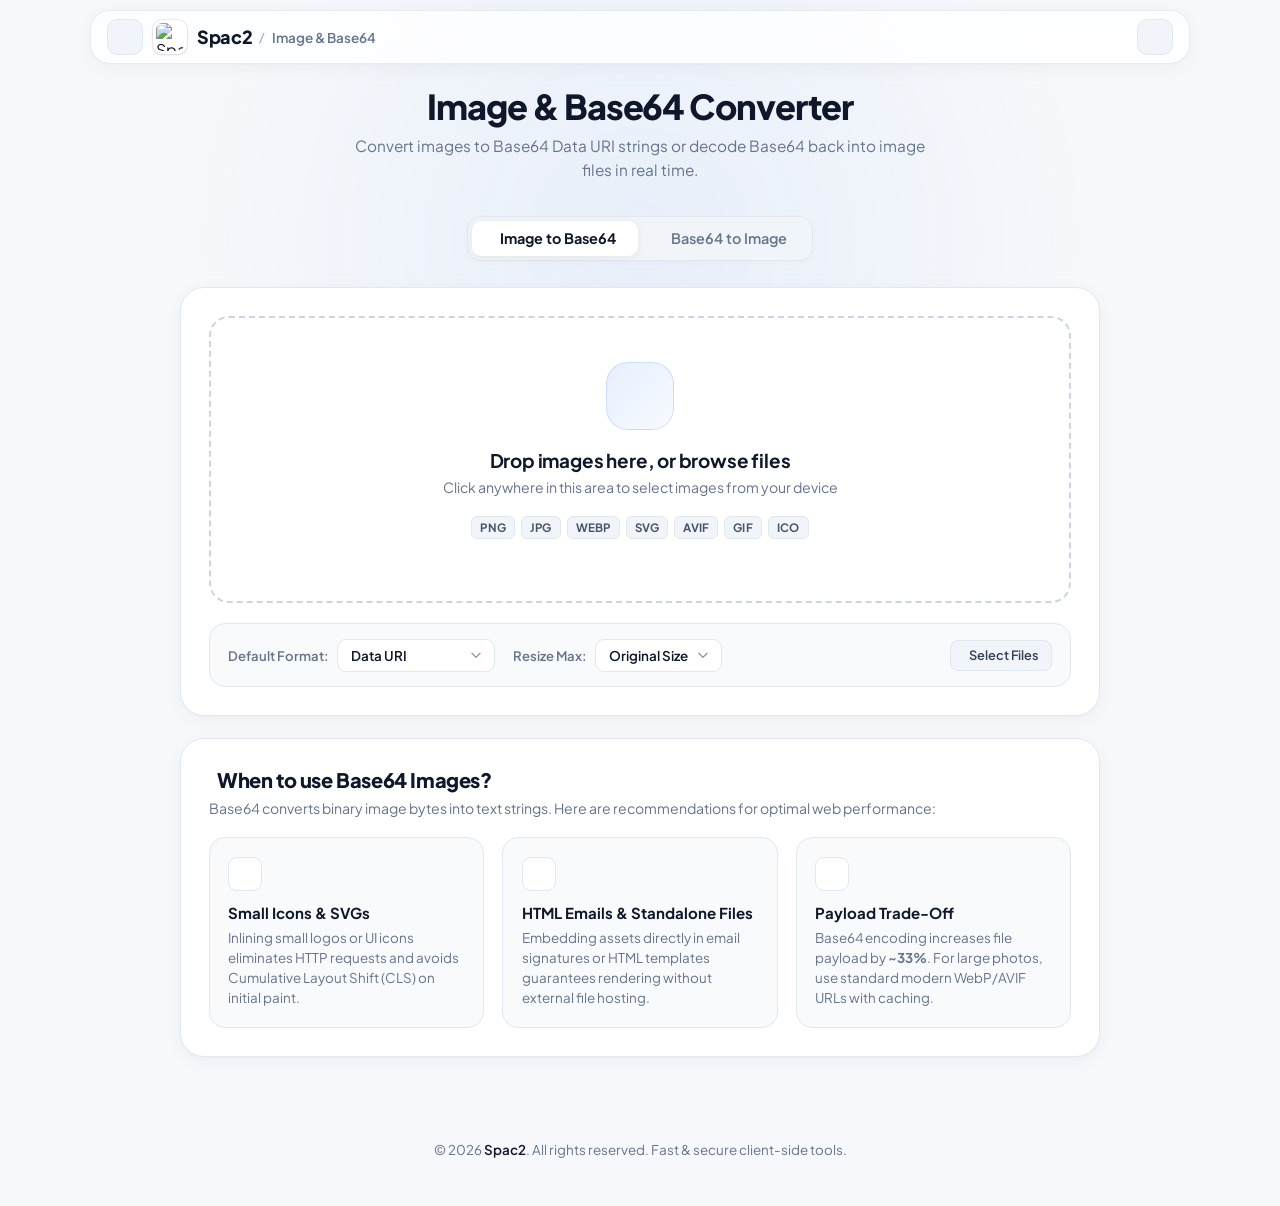
==== commit e7075d99: "sa" ====
--- a/convert-img-to-base64/index.html
+++ b/convert-img-to-base64/index.html
@@ -7,12 +7,12 @@
         content="width=device-width, initial-scale=1.0, maximum-scale=1.0, user-scalable=no, viewport-fit=cover">
     <meta id="themeColorMeta" name="theme-color" content="#ffffff">
     <!-- Primary Meta Tags -->
-    <title>Spac2 Image to Base64 Converter — Free Online Image to Data URI Tool</title>
-    <meta name="title" content="Spac2 Image to Base64 Converter — Free Online Image to Data URI Tool">
+    <title>Spac2 Image & Base64 Converter online — Image to Base64 & Base64 to Image</title>
+    <meta name="title" content="Spac2 Image & Base64 Converter — Image to Base64 & Base64 to Image">
     <meta name="description"
-        content="Convert PNG, JPG, WebP, SVG, GIF, ICO, AVIF images to Base64 Data URI strings instantly. 100% private client-side conversion with HTML, CSS, and Markdown snippets.">
+        content="Convert PNG, JPG, WebP, SVG, GIF, ICO, AVIF images to Base64 Data URI strings, or decode Base64 back into image files instantly. 100% private client-side tool.">
     <meta name="keywords"
-        content="Image to base64, convert image to base64, png to base64, jpg to base64, svg to base64, data uri generator, base64 image converter, spac2">
+        content="Image to base64, base64 to image, convert image to base64, decode base64 to image, png to base64, jpg to base64, svg to base64, data uri generator, spac2">
     <meta name="author" content="Spac2">
     <meta name="robots" content="index, follow">
 
@@ -28,18 +28,18 @@
     <meta property="og:type" content="website">
     <meta property="og:site_name" content="Spac2">
     <meta property="og:url" content="https://spac2.com/tools/convert-img-to-base64/">
-    <meta property="og:title" content="Spac2 Image to Base64 Converter — Free Online Tool">
+    <meta property="og:title" content="Spac2 Image & Base64 Converter — Image to Base64 & Base64 to Image">
     <meta property="og:description"
-        content="Quickly convert images to Base64 Data URI strings in your browser. Copy HTML img tags, CSS background rules, or raw Base64 strings.">
+        content="Convert images to Base64 Data URI strings or decode Base64 back to image files in your browser. 100% private and client-side.">
     <meta property="og:image" content="https://spac2.com/apple-touch-icon.png">
 
     <!-- Twitter -->
     <meta property="twitter:card" content="summary_large_image">
     <meta property="twitter:site" content="@spac2com">
     <meta property="twitter:url" content="https://spac2.com/tools/convert-img-to-base64/">
-    <meta property="twitter:title" content="Spac2 Image to Base64 Converter — Free Online Tool">
+    <meta property="twitter:title" content="Spac2 Image & Base64 Converter — Image to Base64 & Base64 to Image">
     <meta property="twitter:description"
-        content="Quickly convert images to Base64 Data URI strings in your browser. Copy HTML img tags, CSS background rules, or raw Base64 strings.">
+        content="Convert images to Base64 Data URI strings or decode Base64 back to image files in your browser. 100% private and client-side.">
     <meta property="twitter:image" content="https://spac2.com/apple-touch-icon.png">
 
     <!-- Schema.org Markup -->
@@ -47,9 +47,9 @@
     {
       "@context": "https://schema.org",
       "@type": "WebApplication",
-      "name": "Spac2 Image to Base64 Converter",
+      "name": "Spac2 Image & Base64 Converter",
       "url": "https://spac2.com/tools/convert-img-to-base64/",
-      "description": "Convert images into Base64 format online. Generate Data URIs, HTML img tags, and CSS background-image properties with instant copy.",
+      "description": "Convert images into Base64 format and decode Base64 strings back to image files online. 100% client-side privacy.",
       "applicationCategory": "DeveloperApplication",
       "operatingSystem": "All",
       "offers": {
@@ -65,13 +65,18 @@
     }
     </script>
 
+    <!-- Google Fonts: Plus Jakarta Sans & JetBrains Mono -->
+    <link rel="preconnect" href="https://fonts.googleapis.com">
+    <link rel="preconnect" href="https://fonts.gstatic.com" crossorigin>
+    <link href="https://fonts.googleapis.com/css2?family=Plus+Jakarta+Sans:wght@400;500;600;700;800&family=JetBrains+Mono:wght@400;500;600&display=swap" rel="stylesheet">
+
     <!-- JSZip CDN for batch zip download -->
     <script src="https://cdnjs.cloudflare.com/ajax/libs/jszip/3.10.1/jszip.min.js"></script>
     <!-- Phosphor Icons -->
     <script src="https://unpkg.com/@phosphor-icons/web"></script>
 
     <script>
-        // Init Theme trước khi render HTML để tránh giật màu/chớp trắng
+        // Init theme prior to rendering
         const savedTheme = localStorage.getItem('theme') || (window.matchMedia('(prefers-color-scheme: dark)').matches ? 'dark' : 'light');
         document.documentElement.setAttribute('data-theme', savedTheme);
     </script>
@@ -88,68 +93,121 @@
         data-website-id="c4f68426-cd7b-40ed-b788-74c5305b5122"></script>
 
     <style>
-        /* ================= THEME VARIABLES (SPAC2 NATIVE APP STANDARD) ================= */
+        /* ================= THEME DESIGN TOKENS ================= */
         :root {
-            --bg-color: #f2f2f7;
+            --bg-color: #f6f8fb;
             --surface-color: #ffffff;
-            --surface-elevated: #fbfbfd;
-            --text-primary: #1c1c1e;
-            --text-secondary: #8e8e93;
-            --text-tertiary: #c7c7cc;
-            --border-color: #e5e5ea;
-            --btn-bg: #007aff;
+            --surface-elevated: #f8fafc;
+            --surface-card: #ffffff;
+            --surface-contrast: #0f172a;
+            --text-primary: #0f172a;
+            --text-secondary: #64748b;
+            --text-tertiary: #94a3b8;
+            --border-color: #e2e8f0;
+            --border-subtle: #edf2f7;
+            --border-focus: #3b82f6;
+
+            --btn-bg: #2563eb;
             --btn-text: #ffffff;
-            --btn-hover: #005bb5;
-            --btn-secondary-bg: rgba(0, 0, 0, 0.05);
-            --btn-secondary-text: #1c1c1e;
-            --btn-secondary-hover: rgba(0, 0, 0, 0.09);
-            --drop-zone-bg: #f9f9fb;
-            --drop-zone-border: #c7c7cc;
-            --drop-zone-hover: #eef2ff;
-            --drop-zone-hover-border: #007aff;
-            --card-shadow: 0 4px 20px rgba(0, 0, 0, 0.04), 0 1px 3px rgba(0, 0, 0, 0.02);
-            --code-bg: #f5f5f7;
-            --code-border: #e5e5ea;
-            --badge-bg: #e5e5ea;
-            --badge-text: #3a3a3c;
-            --success-color: #34c759;
-            --accent-glow: rgba(0, 122, 255, 0.15);
+            --btn-hover: #1d4ed8;
+            --btn-active: #1e40af;
+            --btn-secondary-bg: #f1f5f9;
+            --btn-secondary-text: #334155;
+            --btn-secondary-hover: #e2e8f0;
+            --btn-secondary-border: #e2e8f0;
+
+            --drop-zone-bg: #ffffff;
+            --drop-zone-border: #cbd5e1;
+            --drop-zone-hover-bg: #f0f7ff;
+            --drop-zone-hover-border: #3b82f6;
+            --accent-glow: rgba(37, 99, 235, 0.12);
+
+            --card-shadow: 0 4px 20px -2px rgba(15, 23, 42, 0.05), 0 1px 3px rgba(15, 23, 42, 0.03);
+            --card-shadow-hover: 0 12px 30px -4px rgba(15, 23, 42, 0.08), 0 2px 6px rgba(15, 23, 42, 0.04);
+
+            --code-bg: #f8fafc;
+            --code-border: #e2e8f0;
+            --code-text: #0f172a;
+
+            --badge-bg: #f1f5f9;
+            --badge-text: #475569;
+            --badge-border: #e2e8f0;
+
+            --success-color: #10b981;
+            --success-bg: rgba(16, 185, 129, 0.1);
+            --success-border: rgba(16, 185, 129, 0.25);
+
+            --warning-color: #f59e0b;
+            --warning-bg: rgba(245, 158, 11, 0.1);
+            --warning-border: rgba(245, 158, 11, 0.25);
+
+            --danger-color: #ef4444;
+            --danger-bg: rgba(239, 68, 68, 0.08);
+            --danger-border: rgba(239, 68, 68, 0.2);
+            --danger-hover-bg: rgba(239, 68, 68, 0.15);
+
             --safe-top: env(safe-area-inset-top, 0px);
             --safe-bottom: env(safe-area-inset-bottom, 0px);
         }
 
         [data-theme="dark"] {
-            --bg-color: #000000;
-            --surface-color: #1c1c1e;
-            --surface-elevated: #242426;
-            --text-primary: #ffffff;
-            --text-secondary: #aeaeb2;
-            --text-tertiary: #48484a;
-            --border-color: #38383a;
-            --btn-bg: #0a84ff;
+            --bg-color: #09090b;
+            --surface-color: #121215;
+            --surface-elevated: #18181c;
+            --surface-card: #151518;
+            --surface-contrast: #ffffff;
+            --text-primary: #f4f4f5;
+            --text-secondary: #a1a1aa;
+            --text-tertiary: #71717a;
+            --border-color: rgba(255, 255, 255, 0.08);
+            --border-subtle: rgba(255, 255, 255, 0.04);
+            --border-focus: #3b82f6;
+
+            --btn-bg: #3b82f6;
             --btn-text: #ffffff;
-            --btn-hover: #0060d1;
-            --btn-secondary-bg: rgba(255, 255, 255, 0.08);
-            --btn-secondary-text: #ffffff;
-            --btn-secondary-hover: rgba(255, 255, 255, 0.14);
-            --drop-zone-bg: #151517;
-            --drop-zone-border: #48484a;
-            --drop-zone-hover: #17223b;
-            --drop-zone-hover-border: #0a84ff;
+            --btn-hover: #2563eb;
+            --btn-active: #1d4ed8;
+            --btn-secondary-bg: rgba(255, 255, 255, 0.06);
+            --btn-secondary-text: #e4e4e7;
+            --btn-secondary-hover: rgba(255, 255, 255, 0.12);
+            --btn-secondary-border: rgba(255, 255, 255, 0.08);
+
+            --drop-zone-bg: #121215;
+            --drop-zone-border: rgba(255, 255, 255, 0.14);
+            --drop-zone-hover-bg: #141c2c;
+            --drop-zone-hover-border: #3b82f6;
+            --accent-glow: rgba(59, 130, 246, 0.25);
+
             --card-shadow: 0 8px 30px rgba(0, 0, 0, 0.45);
-            --code-bg: #121214;
-            --code-border: #2c2c2e;
-            --badge-bg: #2c2c2e;
-            --badge-text: #d1d1d6;
-            --success-color: #30d158;
-            --accent-glow: rgba(10, 132, 255, 0.25);
+            --card-shadow-hover: 0 14px 40px rgba(0, 0, 0, 0.6);
+
+            --code-bg: #0d0d10;
+            --code-border: rgba(255, 255, 255, 0.08);
+            --code-text: #f4f4f5;
+
+            --badge-bg: rgba(255, 255, 255, 0.06);
+            --badge-text: #d4d4d8;
+            --badge-border: rgba(255, 255, 255, 0.08);
+
+            --success-color: #34d399;
+            --success-bg: rgba(52, 211, 153, 0.12);
+            --success-border: rgba(52, 211, 153, 0.25);
+
+            --warning-color: #fbbf24;
+            --warning-bg: rgba(251, 191, 36, 0.12);
+            --warning-border: rgba(251, 191, 36, 0.25);
+
+            --danger-color: #f87171;
+            --danger-bg: rgba(248, 113, 113, 0.1);
+            --danger-border: rgba(248, 113, 113, 0.2);
+            --danger-hover-bg: rgba(248, 113, 113, 0.18);
         }
 
         * {
             box-sizing: border-box;
             margin: 0;
             padding: 0;
-            font-family: -apple-system, BlinkMacSystemFont, 'SF Pro Display', 'Segoe UI', Roboto, Helvetica, Arial, sans-serif;
+            font-family: 'Plus Jakarta Sans', -apple-system, BlinkMacSystemFont, 'Segoe UI', Roboto, sans-serif;
         }
 
         body {
@@ -159,11 +217,28 @@
             display: flex;
             flex-direction: column;
             align-items: center;
-            transition: background-color 0.3s ease, color 0.3s ease;
+            transition: background-color 0.25s ease, color 0.25s ease;
             -webkit-font-smoothing: antialiased;
             -moz-osx-font-smoothing: grayscale;
             -webkit-tap-highlight-color: transparent;
-            overscroll-behavior-y: none;
+        }
+
+        body::before {
+            content: '';
+            position: fixed;
+            top: 0;
+            left: 50%;
+            transform: translateX(-50%);
+            width: 100%;
+            max-width: 1200px;
+            height: 480px;
+            background: radial-gradient(circle, rgba(59, 130, 246, 0.07) 0%, rgba(59, 130, 246, 0) 70%);
+            pointer-events: none;
+            z-index: 0;
+        }
+
+        [data-theme="dark"] body::before {
+            background: radial-gradient(circle, rgba(59, 130, 246, 0.09) 0%, rgba(59, 130, 246, 0) 70%);
         }
 
         /* ================= FLOATING GLASSMORPHIC HEADER ================= */
@@ -174,7 +249,7 @@
             right: 0;
             z-index: 100;
             width: 100%;
-            padding: calc(0.75rem + var(--safe-top)) 1rem 0.75rem 1rem;
+            padding: calc(0.65rem + var(--safe-top)) 1rem 0.65rem 1rem;
             pointer-events: none;
             display: flex;
             justify-content: center;
@@ -184,84 +259,52 @@
         .glass-panel.header-inner {
             pointer-events: auto;
             width: 100%;
-            max-width: 1280px;
+            max-width: 1100px;
             border-radius: 20px;
             padding: 0.5rem 1rem;
             display: flex;
             align-items: center;
             justify-content: space-between;
-            background: rgba(255, 255, 255, 0.78);
+            background: rgba(255, 255, 255, 0.82);
             backdrop-filter: blur(20px) saturate(180%);
             -webkit-backdrop-filter: blur(20px) saturate(180%);
-            border: 1px solid rgba(0, 0, 0, 0.08);
-            box-shadow: 0 8px 32px rgba(0, 0, 0, 0.04), 0 2px 8px rgba(0, 0, 0, 0.02);
-            transition: background-color 0.3s ease, border-color 0.3s ease, box-shadow 0.3s ease;
+            border: 1px solid rgba(226, 232, 240, 0.8);
+            box-shadow: 0 4px 20px rgba(0, 0, 0, 0.04), 0 1px 3px rgba(0, 0, 0, 0.02);
+            transition: all 0.3s ease;
         }
 
         [data-theme="dark"] .glass-panel.header-inner {
-            background: rgba(24, 24, 27, 0.65);
-            backdrop-filter: blur(20px) saturate(180%);
-            -webkit-backdrop-filter: blur(20px) saturate(180%);
+            background: rgba(18, 18, 21, 0.78);
             border-color: rgba(255, 255, 255, 0.1);
-            box-shadow: 0 8px 32px rgba(0, 0, 0, 0.4), 0 2px 8px rgba(0, 0, 0, 0.2);
-        }
-
-        @media (min-width: 768px) {
-            .glass-panel.header-inner {
-                border-radius: 22px;
-                padding: 0.6rem 1.25rem;
-            }
-        }
-
-        .header-left {
+            box-shadow: 0 8px 32px rgba(0, 0, 0, 0.45);
+        }
+
+        .header-left,
+        .header-right {
             display: flex;
             align-items: center;
             gap: 10px;
         }
 
-        .header-right {
-            display: flex;
-            align-items: center;
-            gap: 8px;
-        }
-
         .btn-back {
-            width: 38px;
-            height: 38px;
+            width: 36px;
+            height: 36px;
             display: inline-flex;
             align-items: center;
             justify-content: center;
-            border-radius: 12px;
-            background: rgba(0, 0, 0, 0.04);
-            border: 1.5px solid rgba(0, 0, 0, 0.18);
+            border-radius: 10px;
+            background: var(--btn-secondary-bg);
+            border: 1px solid var(--border-color);
             color: var(--text-primary);
             text-decoration: none;
-            transition: all 0.2s cubic-bezier(0.16, 1, 0.3, 1);
+            transition: all 0.2s ease;
             cursor: pointer;
-            flex-shrink: 0;
-            font-size: 18px;
-        }
-
-        [data-theme="dark"] .btn-back {
-            background: rgba(255, 255, 255, 0.06);
-            border-color: rgba(255, 255, 255, 0.18);
-            color: var(--text-primary);
+            font-size: 17px;
         }
 
         .btn-back:hover {
-            background: rgba(0, 0, 0, 0.08);
+            background: var(--btn-secondary-hover);
             transform: translateX(-2px);
-            border-color: rgba(0, 0, 0, 0.35);
-        }
-
-        [data-theme="dark"] .btn-back:hover {
-            background: rgba(255, 255, 255, 0.12);
-            border-color: rgba(255, 255, 255, 0.35);
-        }
-
-        .btn-back:active {
-            transform: scale(0.92);
-            background: rgba(0, 0, 0, 0.12);
         }
 
         .brand-link {
@@ -270,30 +313,19 @@
             gap: 10px;
             text-decoration: none;
             color: inherit;
-            transition: opacity 0.15s ease;
-        }
-
-        .brand-link:hover {
-            opacity: 0.92;
         }
 
         .brand-logo-card {
-            width: 36px;
-            height: 36px;
-            border-radius: 10px;
+            width: 34px;
+            height: 34px;
+            border-radius: 9px;
             background: #ffffff;
             display: flex;
             align-items: center;
             justify-content: center;
             box-shadow: 0 1px 3px rgba(0, 0, 0, 0.1), 0 0 0 1px rgba(0, 0, 0, 0.06);
             flex-shrink: 0;
-            padding: 3.5px;
-            box-sizing: border-box;
-            transition: transform 0.2s ease;
-        }
-
-        .brand-link:hover .brand-logo-card {
-            transform: scale(1.04);
+            padding: 3px;
         }
 
         .brand-logo-img {
@@ -301,7 +333,6 @@
             height: 100%;
             object-fit: contain;
             border-radius: 6px;
-            display: block;
         }
 
         .brand-text {
@@ -309,71 +340,44 @@
             align-items: center;
             gap: 7px;
             line-height: 1;
-            white-space: nowrap;
         }
 
         .brand-name {
             font-weight: 800;
-            font-size: 19px;
+            font-size: 18px;
             color: var(--text-primary);
-            letter-spacing: -0.025em;
-            line-height: 1;
+            letter-spacing: -0.02em;
         }
 
         .brand-divider {
-            font-size: 14px;
-            font-weight: 300;
-            color: var(--text-secondary);
-            opacity: 0.7;
+            font-size: 13px;
+            color: var(--text-tertiary);
         }
 
         .brand-app {
-            font-size: 14px;
+            font-size: 13.5px;
             font-weight: 600;
             color: var(--text-secondary);
-            letter-spacing: -0.01em;
-        }
-
-        [data-theme="dark"] .brand-app {
-            color: #a1a1aa;
         }
 
         .theme-toggle {
-            width: 38px;
-            height: 38px;
-            border-radius: 12px;
-            background: rgba(0, 0, 0, 0.04);
-            border: 1.5px solid rgba(0, 0, 0, 0.12);
+            width: 36px;
+            height: 36px;
+            border-radius: 10px;
+            background: var(--btn-secondary-bg);
+            border: 1px solid var(--border-color);
             color: var(--text-primary);
             cursor: pointer;
             display: inline-flex;
             align-items: center;
             justify-content: center;
-            transition: all 0.2s cubic-bezier(0.16, 1, 0.3, 1);
-        }
-
-        [data-theme="dark"] .theme-toggle {
-            background: rgba(255, 255, 255, 0.06);
-            border-color: rgba(255, 255, 255, 0.15);
-            color: #fafafa;
+            transition: all 0.2s ease;
+            font-size: 18px;
         }
 
         .theme-toggle:hover {
-            background: rgba(0, 0, 0, 0.08);
-            transform: scale(1.04);
-        }
-
-        [data-theme="dark"] .theme-toggle:hover {
-            background: rgba(255, 255, 255, 0.12);
-        }
-
-        .theme-toggle:active {
-            transform: scale(0.92);
-        }
-
-        .theme-toggle i {
-            font-size: 19px;
-            line-height: 1;
+            background: var(--btn-secondary-hover);
+            transform: scale(1.05);
         }
 
         :root .icon-sun,
@@ -384,7 +388,6 @@
         :root .icon-moon,
         [data-theme="light"] .icon-moon {
             display: inline-flex !important;
-            color: #1c1c1e;
         }
 
         [data-theme="dark"] .icon-moon {
@@ -393,80 +396,155 @@
 
         [data-theme="dark"] .icon-sun {
             display: inline-flex !important;
-            color: #f4f4f5;
         }
 
         /* ================= MAIN CONTAINER ================= */
         main {
             width: 100%;
-            max-width: 860px;
+            max-width: 960px;
             margin: 0 auto 3rem auto;
-            padding: calc(84px + var(--safe-top)) 1.25rem 0 1.25rem;
+            padding: calc(78px + var(--safe-top)) 1.25rem 0 1.25rem;
             flex-grow: 1;
             display: flex;
             flex-direction: column;
-            gap: 1.5rem;
-        }
-
+            gap: 1.35rem;
+            position: relative;
+            z-index: 1;
+        }
+
+        /* Hero Header */
+        .hero-section {
+            text-align: center;
+            margin-bottom: 0.25rem;
+            padding-top: 0.5rem;
+        }
+
+        .hero-badge {
+            display: inline-flex;
+            align-items: center;
+            gap: 6px;
+            padding: 4px 12px;
+            border-radius: 20px;
+            background: var(--btn-secondary-bg);
+            border: 1px solid var(--border-color);
+            font-size: 0.76rem;
+            font-weight: 600;
+            color: var(--text-secondary);
+            margin-bottom: 0.75rem;
+            box-shadow: 0 1px 2px rgba(0, 0, 0, 0.03);
+        }
+
+        .hero-badge i {
+            color: var(--success-color);
+            font-size: 0.85rem;
+        }
+
+        h1 {
+            font-size: 2.15rem;
+            font-weight: 800;
+            letter-spacing: -0.03em;
+            color: var(--text-primary);
+            line-height: 1.2;
+            margin-bottom: 0.45rem;
+        }
+
+        p.subtitle {
+            color: var(--text-secondary);
+            font-size: 0.96rem;
+            line-height: 1.55;
+            max-width: 600px;
+            margin: 0 auto;
+        }
+
+        /* ================= TOP-LEVEL 2-TAB SWITCHER ================= */
+        .main-tabs-wrapper {
+            display: flex;
+            justify-content: center;
+            margin: 0.5rem 0 0.25rem 0;
+        }
+
+        .main-tabs-nav {
+            display: inline-flex;
+            align-items: center;
+            background: var(--btn-secondary-bg);
+            padding: 4px;
+            border-radius: 14px;
+            border: 1px solid var(--border-color);
+            gap: 4px;
+            box-shadow: 0 2px 6px rgba(0, 0, 0, 0.02);
+        }
+
+        .main-tab-btn {
+            border: none;
+            background: transparent;
+            color: var(--text-secondary);
+            font-size: 0.9rem;
+            font-weight: 600;
+            padding: 0.55rem 1.35rem;
+            border-radius: 10px;
+            cursor: pointer;
+            display: inline-flex;
+            align-items: center;
+            gap: 7px;
+            transition: all 0.2s cubic-bezier(0.16, 1, 0.3, 1);
+            white-space: nowrap;
+        }
+
+        .main-tab-btn:hover {
+            color: var(--text-primary);
+        }
+
+        .main-tab-btn.active {
+            background: var(--surface-color);
+            color: var(--text-primary);
+            font-weight: 700;
+            box-shadow: 0 2px 8px rgba(0, 0, 0, 0.06);
+        }
+
+        .main-tab-btn i {
+            font-size: 18px;
+            color: var(--text-secondary);
+            transition: color 0.2s ease;
+        }
+
+        .main-tab-btn.active i {
+            color: var(--btn-bg);
+        }
+
+        /* Tab Panels */
+        .tab-panel {
+            display: none;
+            flex-direction: column;
+            gap: 1.25rem;
+            animation: tabFadeIn 0.25s ease;
+        }
+
+        .tab-panel.active {
+            display: flex;
+        }
+
+        @keyframes tabFadeIn {
+            from {
+                opacity: 0;
+                transform: translateY(4px);
+            }
+            to {
+                opacity: 1;
+                transform: translateY(0);
+            }
+        }
+
+        /* App Main Card */
         .app-card {
-            background-color: var(--surface-color);
+            background-color: var(--surface-card);
             border: 1px solid var(--border-color);
             border-radius: 24px;
-            padding: 2.25rem;
+            padding: 1.75rem;
             box-shadow: var(--card-shadow);
-            transition: background-color 0.3s ease, border-color 0.3s ease, box-shadow 0.3s ease;
-        }
-
-        .text-center {
-            text-align: center;
-        }
-
-        h1 {
-            font-size: 1.85rem;
-            font-weight: 800;
-            letter-spacing: -0.02em;
-            margin-bottom: 0.45rem;
-            color: var(--text-primary);
-        }
-
-        p.subtitle {
-            color: var(--text-secondary);
-            margin-bottom: 1.75rem;
-            font-size: 0.95rem;
-            line-height: 1.5;
-            max-width: 600px;
-            margin-left: auto;
-            margin-right: auto;
-        }
-
-        /* Feature Pills */
-        .feature-pills {
-            display: flex;
-            justify-content: center;
-            flex-wrap: wrap;
-            gap: 8px;
-            margin-bottom: 1.5rem;
-        }
-
-        .pill {
-            display: inline-flex;
-            align-items: center;
-            gap: 5px;
-            padding: 4px 10px;
-            border-radius: 20px;
-            font-size: 0.78rem;
-            font-weight: 600;
-            background: var(--btn-secondary-bg);
-            color: var(--text-secondary);
-            border: 1px solid var(--border-color);
-        }
-
-        .pill i {
-            color: var(--btn-bg);
-            font-size: 0.9rem;
-        }
-
-        /* ================= DROP ZONE ================= */
+            transition: all 0.3s ease;
+        }
+
+        /* ================= TAB 1: DROP ZONE ================= */
         .drop-zone {
             border: 2px dashed var(--drop-zone-border);
             border-radius: 20px;
@@ -481,118 +559,144 @@
             justify-content: center;
             position: relative;
             user-select: none;
+            overflow: hidden;
         }
 
         .drop-zone:hover {
             border-color: var(--drop-zone-hover-border);
-            background-color: var(--drop-zone-hover);
-            transform: translateY(-1px);
+            background-color: var(--drop-zone-hover-bg);
+            transform: translateY(-2px);
         }
 
         .drop-zone.dragover {
             border-color: var(--btn-bg);
-            background-color: var(--drop-zone-hover);
-            transform: scale(1.01);
-            box-shadow: 0 0 0 6px var(--accent-glow);
+            background-color: var(--drop-zone-hover-bg);
+            transform: scale(1.008);
+            box-shadow: 0 0 0 5px var(--accent-glow);
         }
 
         .drop-zone input[type="file"] {
             display: none;
         }
 
-        .upload-icon-wrap {
-            width: 64px;
-            height: 64px;
-            border-radius: 18px;
-            background: rgba(0, 122, 255, 0.08);
+        .upload-icon-circle {
+            width: 68px;
+            height: 68px;
+            border-radius: 22px;
+            background: linear-gradient(135deg, rgba(59, 130, 246, 0.12), rgba(59, 130, 246, 0.04));
+            border: 1px solid rgba(59, 130, 246, 0.2);
             display: flex;
             align-items: center;
             justify-content: center;
-            margin-bottom: 1rem;
-            transition: transform 0.2s ease, background-color 0.2s ease;
-        }
-
-        [data-theme="dark"] .upload-icon-wrap {
-            background: rgba(10, 132, 255, 0.15);
-        }
-
-        .drop-zone:hover .upload-icon-wrap {
-            transform: scale(1.08) rotate(-3deg);
-            background: rgba(0, 122, 255, 0.14);
-        }
-
-        .upload-icon {
-            width: 32px;
-            height: 32px;
+            margin-bottom: 1.15rem;
+            transition: transform 0.25s ease, background-color 0.25s ease;
             color: var(--btn-bg);
-        }
-
-        .drop-zone h3 {
-            font-size: 1.15rem;
+            font-size: 32px;
+        }
+
+        .drop-zone:hover .upload-icon-circle {
+            transform: translateY(-3px) scale(1.06);
+            background: linear-gradient(135deg, rgba(59, 130, 246, 0.2), rgba(59, 130, 246, 0.08));
+        }
+
+        .drop-zone-title {
+            font-size: 1.18rem;
             font-weight: 700;
             margin-bottom: 0.35rem;
             color: var(--text-primary);
-        }
-
-        .drop-zone p {
+            letter-spacing: -0.01em;
+        }
+
+        .drop-zone-subtitle {
             color: var(--text-secondary);
             font-size: 0.88rem;
-        }
-
-        .drop-zone .paste-hint {
-            margin-top: 0.85rem;
+            margin-bottom: 1.25rem;
+        }
+
+        .format-pills {
+            display: flex;
+            flex-wrap: wrap;
+            justify-content: center;
+            gap: 6px;
+            margin-bottom: 1.15rem;
+        }
+
+        .format-pill {
+            padding: 3px 8px;
+            border-radius: 6px;
+            background: var(--badge-bg);
+            border: 1px solid var(--badge-border);
+            color: var(--badge-text);
+            font-size: 0.72rem;
+            font-weight: 700;
+            letter-spacing: 0.02em;
+        }
+
+        .paste-badge {
             display: inline-flex;
             align-items: center;
             gap: 6px;
             font-size: 0.78rem;
             font-weight: 600;
             color: var(--text-secondary);
-            background: var(--surface-color);
+            background: var(--btn-secondary-bg);
+            border: 1px solid var(--border-color);
             padding: 4px 10px;
             border-radius: 8px;
-            border: 1px solid var(--border-color);
-        }
-
-        .drop-zone .paste-hint kbd {
-            background: var(--code-bg);
+        }
+
+        .paste-badge kbd {
+            background: var(--surface-color);
             border: 1px solid var(--border-color);
             border-radius: 4px;
             padding: 1px 5px;
-            font-size: 0.72rem;
+            font-size: 0.7rem;
             font-family: inherit;
-        }
-
-        /* ================= TOOLBAR & OPTIONS ================= */
-        .options-bar {
+            color: var(--text-primary);
+            box-shadow: 0 1px 1px rgba(0, 0, 0, 0.05);
+        }
+
+        /* ================= SETTINGS TOOLBAR ================= */
+        .conversion-bar {
             display: flex;
             flex-wrap: wrap;
             align-items: center;
             justify-content: space-between;
             gap: 12px;
-            margin-top: 1.5rem;
-            padding-top: 1.5rem;
-            border-top: 1px solid var(--border-color);
-        }
-
-        .option-group {
+            margin-top: 1.25rem;
+            padding: 0.9rem 1.15rem;
+            background: var(--surface-elevated);
+            border-radius: 16px;
+            border: 1px solid var(--border-color);
+        }
+
+        .bar-left {
+            display: flex;
+            flex-wrap: wrap;
+            align-items: center;
+            gap: 18px;
+        }
+
+        .bar-control {
             display: flex;
             align-items: center;
             gap: 8px;
         }
 
-        .option-label {
-            font-size: 0.88rem;
+        .bar-label {
+            font-size: 0.82rem;
             font-weight: 600;
             color: var(--text-secondary);
+            white-space: nowrap;
         }
 
         .custom-select {
-            background-color: var(--code-bg);
+            background-color: var(--surface-color);
             color: var(--text-primary);
             border: 1px solid var(--border-color);
-            padding: 0.55rem 2rem 0.55rem 0.85rem;
-            border-radius: 10px;
-            font-size: 0.88rem;
+            padding: 0.45rem 2rem 0.45rem 0.8rem;
+            border-radius: 9px;
+            font-size: 0.84rem;
             font-weight: 600;
             outline: none;
             cursor: pointer;
@@ -601,41 +705,50 @@
             background-image: url("data:image/svg+xml,%3Csvg xmlns='http://www.w3.org/2000/svg' fill='none' viewBox='0 0 24 24' stroke='%238e8e93'%3E%3Cpath stroke-linecap='round' stroke-linejoin='round' stroke-width='2' d='M19 9l-7 7-7-7'%3E%3C/path%3E%3C/svg%3E");
             background-repeat: no-repeat;
             background-position: right 0.65rem center;
-            background-size: 0.95rem;
-            transition: border-color 0.2s ease, background-color 0.3s ease;
+            background-size: 0.9rem;
+            transition: border-color 0.2s ease, box-shadow 0.2s ease;
         }
 
         .custom-select:focus {
             border-color: var(--btn-bg);
-        }
-
-        /* General Buttons */
+            box-shadow: 0 0 0 3px var(--accent-glow);
+        }
+
+        .bar-right {
+            display: flex;
+            align-items: center;
+            gap: 8px;
+        }
+
+        /* Buttons Standard */
         .btn {
             background-color: var(--btn-bg);
             color: var(--btn-text);
             border: none;
-            padding: 0.65rem 1.25rem;
-            border-radius: 12px;
-            font-size: 0.92rem;
+            padding: 0.55rem 1.05rem;
+            border-radius: 10px;
+            font-size: 0.85rem;
             font-weight: 600;
             cursor: pointer;
-            transition: all 0.2s cubic-bezier(0.16, 1, 0.3, 1);
+            transition: all 0.18s cubic-bezier(0.16, 1, 0.3, 1);
             display: inline-flex;
             align-items: center;
             justify-content: center;
-            gap: 7px;
+            gap: 6px;
             text-decoration: none;
-            box-shadow: 0 2px 6px rgba(0, 122, 255, 0.16);
+            box-shadow: 0 2px 4px rgba(37, 99, 235, 0.15);
+            white-space: nowrap;
         }
 
         .btn:hover:not(:disabled) {
             background-color: var(--btn-hover);
             transform: translateY(-1px);
-            box-shadow: 0 4px 10px rgba(0, 122, 255, 0.25);
+            box-shadow: 0 4px 8px rgba(37, 99, 235, 0.25);
         }
 
         .btn:active:not(:disabled) {
-            transform: scale(0.97);
+            background-color: var(--btn-active);
+            transform: translateY(0) scale(0.98);
         }
 
         .btn:disabled {
@@ -648,44 +761,54 @@
         .btn-secondary {
             background-color: var(--btn-secondary-bg);
             color: var(--btn-secondary-text);
+            border: 1px solid var(--btn-secondary-border);
             box-shadow: none;
-            border: 1px solid var(--border-color);
         }
 
         .btn-secondary:hover:not(:disabled) {
             background-color: var(--btn-secondary-hover);
+            border-color: var(--border-color);
+            color: var(--text-primary);
             box-shadow: none;
-            border-color: rgba(0, 0, 0, 0.2);
-        }
-
-        [data-theme="dark"] .btn-secondary:hover:not(:disabled) {
-            border-color: rgba(255, 255, 255, 0.25);
+        }
+
+        .btn-danger {
+            background-color: var(--danger-bg);
+            color: var(--danger-color);
+            border: 1px solid var(--danger-border);
+            box-shadow: none;
+        }
+
+        .btn-danger:hover:not(:disabled) {
+            background-color: var(--danger-hover-bg);
+            border-color: var(--danger-color);
+            color: var(--danger-color);
+            box-shadow: none;
         }
 
         .btn-sm {
-            padding: 0.45rem 0.85rem;
-            font-size: 0.82rem;
-            border-radius: 9px;
-        }
-
-        .btn-danger {
-            background-color: rgba(255, 59, 48, 0.1);
-            color: #ff3b30;
-            border: 1px solid rgba(255, 59, 48, 0.2);
-            box-shadow: none;
-        }
-
-        .btn-danger:hover:not(:disabled) {
-            background-color: rgba(255, 59, 48, 0.18);
-            border-color: rgba(255, 59, 48, 0.35);
-        }
-
-        /* ================= CONVERTED RESULTS ================= */
+            padding: 0.4rem 0.75rem;
+            font-size: 0.8rem;
+            border-radius: 8px;
+        }
+
+        .btn-icon-only {
+            width: 34px;
+            height: 34px;
+            padding: 0;
+            border-radius: 8px;
+            display: inline-flex;
+            align-items: center;
+            justify-content: center;
+            font-size: 16px;
+        }
+
+        /* ================= RESULTS CONTAINER ================= */
         .results-container {
             display: none;
             margin-top: 1.5rem;
             flex-direction: column;
-            gap: 1.25rem;
+            gap: 1.15rem;
         }
 
         .results-header {
@@ -693,17 +816,34 @@
             align-items: center;
             justify-content: space-between;
             flex-wrap: wrap;
+            gap: 12px;
+            padding-bottom: 0.85rem;
+            border-bottom: 1px solid var(--border-color);
+        }
+
+        .results-title-group {
+            display: flex;
+            align-items: center;
             gap: 10px;
-            padding-bottom: 0.75rem;
-            border-bottom: 1px solid var(--border-color);
-        }
-
-        .results-title {
-            font-size: 1.15rem;
+        }
+
+        .results-badge {
+            display: inline-flex;
+            align-items: center;
+            gap: 6px;
+            padding: 4px 10px;
+            border-radius: 20px;
+            background: var(--success-bg);
+            color: var(--success-color);
+            border: 1px solid var(--success-border);
+            font-size: 0.82rem;
             font-weight: 700;
-            display: flex;
-            align-items: center;
-            gap: 8px;
+        }
+
+        .results-size-badge {
+            font-size: 0.8rem;
+            color: var(--text-secondary);
+            font-weight: 500;
         }
 
         .results-actions {
@@ -713,67 +853,77 @@
             flex-wrap: wrap;
         }
 
-        /* Format Tabs / Pill Switcher */
-        .format-tabs {
-            display: flex;
-            background: var(--code-bg);
-            padding: 3px;
-            border-radius: 12px;
+        .view-switch {
+            display: inline-flex;
+            background: var(--btn-secondary-bg);
             border: 1px solid var(--border-color);
-            gap: 3px;
-            overflow-x: auto;
-            max-width: 100%;
-        }
-
-        .format-tab {
-            padding: 6px 12px;
-            font-size: 0.82rem;
-            font-weight: 600;
-            border-radius: 9px;
+            border-radius: 8px;
+            padding: 2px;
+            gap: 2px;
+        }
+
+        .view-btn {
             border: none;
             background: transparent;
             color: var(--text-secondary);
+            padding: 4px 8px;
+            border-radius: 6px;
             cursor: pointer;
-            white-space: nowrap;
+            font-size: 14px;
+            display: inline-flex;
+            align-items: center;
+            justify-content: center;
             transition: all 0.15s ease;
         }
 
-        .format-tab:hover {
-            color: var(--text-primary);
-        }
-
-        .format-tab.active {
+        .view-btn.active {
             background: var(--surface-color);
             color: var(--text-primary);
             box-shadow: 0 1px 3px rgba(0, 0, 0, 0.08);
         }
 
-        /* Single/Multi Item Card */
+        /* ================= ITEM CARD ================= */
+        .items-list {
+            display: flex;
+            flex-direction: column;
+            gap: 0.9rem;
+        }
+
         .item-card {
-            background: var(--surface-elevated);
+            background: var(--surface-card);
             border: 1px solid var(--border-color);
             border-radius: 18px;
-            padding: 1.25rem;
+            padding: 1.15rem 1.25rem;
             display: flex;
             flex-direction: column;
+            gap: 0.85rem;
+            box-shadow: var(--card-shadow);
+            transition: border-color 0.2s ease, box-shadow 0.2s ease, transform 0.2s ease;
+        }
+
+        .item-card:hover {
+            border-color: rgba(59, 130, 246, 0.35);
+            box-shadow: var(--card-shadow-hover);
+        }
+
+        .item-main-row {
+            display: flex;
+            align-items: center;
+            justify-content: space-between;
             gap: 1rem;
-            transition: border-color 0.2s ease, box-shadow 0.2s ease;
-        }
-
-        .item-card:hover {
-            border-color: rgba(0, 122, 255, 0.35);
-        }
-
-        .item-top {
-            display: flex;
-            align-items: flex-start;
-            gap: 1rem;
-        }
-
-        /* Thumbnail with transparency grid */
-        .item-thumb-wrap {
-            width: 76px;
-            height: 76px;
+        }
+
+        .item-left {
+            display: flex;
+            align-items: center;
+            gap: 14px;
+            min-width: 0;
+            flex-grow: 1;
+        }
+
+        .item-thumb-box {
+            width: 62px;
+            height: 62px;
             border-radius: 12px;
             overflow: hidden;
             border: 1px solid var(--border-color);
@@ -781,111 +931,283 @@
             position: relative;
             background-color: #ffffff;
             background-image: 
-                linear-gradient(45deg, #eee 25%, transparent 25%), 
-                linear-gradient(-45deg, #eee 25%, transparent 25%), 
-                linear-gradient(45deg, transparent 75%, #eee 75%), 
-                linear-gradient(-45deg, transparent 75%, #eee 75%);
-            background-size: 12px 12px;
-            background-position: 0 0, 0 6px, 6px -6px, -6px 0px;
-            display: flex;
-            align-items: center;
-            justify-content: center;
-        }
-
-        [data-theme="dark"] .item-thumb-wrap {
-            background-color: #222;
+                linear-gradient(45deg, #f0f0f0 25%, transparent 25%), 
+                linear-gradient(-45deg, #f0f0f0 25%, transparent 25%), 
+                linear-gradient(45deg, transparent 75%, #f0f0f0 75%), 
+                linear-gradient(-45deg, transparent 75%, #f0f0f0 75%);
+            background-size: 10px 10px;
+            background-position: 0 0, 0 5px, 5px -5px, -5px 0px;
+            cursor: pointer;
+            transition: transform 0.2s ease;
+        }
+
+        [data-theme="dark"] .item-thumb-box {
+            background-color: #1a1a1e;
             background-image: 
-                linear-gradient(45deg, #2e2e2e 25%, transparent 25%), 
-                linear-gradient(-45deg, #2e2e2e 25%, transparent 25%), 
-                linear-gradient(45deg, transparent 75%, #2e2e2e 75%), 
-                linear-gradient(-45deg, transparent 75%, #2e2e2e 75%);
-        }
-
-        .item-thumb {
+                linear-gradient(45deg, #27272c 25%, transparent 25%), 
+                linear-gradient(-45deg, #27272c 25%, transparent 25%), 
+                linear-gradient(45deg, transparent 75%, #27272c 75%), 
+                linear-gradient(-45deg, transparent 75%, #27272c 75%);
+        }
+
+        .item-thumb-box:hover {
+            transform: scale(1.04);
+            border-color: var(--btn-bg);
+        }
+
+        .item-thumb-img {
             width: 100%;
             height: 100%;
             object-fit: contain;
             display: block;
         }
 
-        .item-info {
+        .item-thumb-overlay {
+            position: absolute;
+            inset: 0;
+            background: rgba(0, 0, 0, 0.45);
+            display: flex;
+            align-items: center;
+            justify-content: center;
+            color: #ffffff;
+            font-size: 18px;
+            opacity: 0;
+            transition: opacity 0.2s ease;
+        }
+
+        .item-thumb-box:hover .item-thumb-overlay {
+            opacity: 1;
+        }
+
+        .item-details {
+            min-width: 0;
             flex-grow: 1;
-            min-width: 0;
-        }
-
-        .item-name {
-            font-size: 0.98rem;
+        }
+
+        .item-filename {
+            font-size: 0.96rem;
             font-weight: 700;
+            color: var(--text-primary);
             white-space: nowrap;
             overflow: hidden;
             text-overflow: ellipsis;
             margin-bottom: 0.35rem;
-            color: var(--text-primary);
-        }
-
-        .item-meta {
+            letter-spacing: -0.01em;
+        }
+
+        .item-chips {
             display: flex;
             flex-wrap: wrap;
+            align-items: center;
             gap: 6px;
-            align-items: center;
-        }
-
-        .meta-chip {
-            font-size: 0.74rem;
+        }
+
+        .chip {
+            font-size: 0.72rem;
             font-weight: 600;
             padding: 2px 7px;
             border-radius: 6px;
+            background: var(--badge-bg);
+            color: var(--badge-text);
+            border: 1px solid var(--badge-border);
+            display: inline-flex;
+            align-items: center;
+            gap: 4px;
+        }
+
+        .chip-format {
+            font-weight: 800;
+            background: rgba(59, 130, 246, 0.08);
+            color: var(--btn-bg);
+            border-color: rgba(59, 130, 246, 0.2);
+        }
+
+        .chip-size-up {
+            color: var(--text-secondary);
+        }
+
+        .chip-size-overhead {
+            color: #d97706;
+            background: var(--warning-bg);
+            border-color: var(--warning-border);
+            font-weight: 700;
+        }
+
+        [data-theme="dark"] .chip-size-overhead {
+            color: #fbbf24;
+        }
+
+        .item-right-actions {
+            display: flex;
+            align-items: center;
+            gap: 8px;
+            flex-shrink: 0;
+        }
+
+        .btn-copy-main {
+            padding: 0.5rem 1.15rem;
+            font-size: 0.85rem;
+            font-weight: 700;
+            border-radius: 10px;
+            background: var(--btn-bg);
+            color: #ffffff;
+            box-shadow: 0 2px 6px rgba(37, 99, 235, 0.2);
+            transition: all 0.2s cubic-bezier(0.16, 1, 0.3, 1);
+        }
+
+        .btn-copy-main.copied {
+            background: var(--success-color);
+            box-shadow: 0 2px 6px rgba(16, 185, 129, 0.25);
+        }
+
+        .format-selector-row {
+            display: flex;
+            align-items: center;
+            justify-content: space-between;
+            gap: 10px;
+            flex-wrap: wrap;
+            padding-top: 0.65rem;
+            border-top: 1px solid var(--border-subtle);
+        }
+
+        .format-tabs {
+            display: inline-flex;
+            background: var(--btn-secondary-bg);
+            padding: 3px;
+            border-radius: 10px;
+            border: 1px solid var(--border-color);
+            gap: 3px;
+            overflow-x: auto;
+            max-width: 100%;
+        }
+
+        .format-tab-btn {
+            padding: 5px 11px;
+            font-size: 0.78rem;
+            font-weight: 600;
+            border-radius: 7px;
+            border: none;
+            background: transparent;
+            color: var(--text-secondary);
+            cursor: pointer;
+            white-space: nowrap;
+            transition: all 0.15s ease;
+            display: inline-flex;
+            align-items: center;
+            gap: 5px;
+        }
+
+        .format-tab-btn:hover {
+            color: var(--text-primary);
+        }
+
+        .format-tab-btn.active {
+            background: var(--surface-color);
+            color: var(--text-primary);
+            box-shadow: 0 1px 3px rgba(0, 0, 0, 0.08);
+            font-weight: 700;
+        }
+
+        .toggle-code-btn {
+            font-size: 0.78rem;
+            font-weight: 600;
+            color: var(--text-secondary);
+            background: transparent;
+            border: none;
+            cursor: pointer;
+            display: inline-flex;
+            align-items: center;
+            gap: 5px;
+            padding: 4px 8px;
+            border-radius: 6px;
+            transition: all 0.15s ease;
+        }
+
+        .toggle-code-btn:hover {
+            color: var(--btn-bg);
+            background: var(--btn-secondary-bg);
+        }
+
+        .snippet-preview-bar {
+            display: flex;
+            align-items: center;
+            justify-content: space-between;
+            gap: 10px;
             background: var(--code-bg);
+            border: 1px solid var(--code-border);
+            border-radius: 10px;
+            padding: 0.5rem 0.85rem;
+            font-family: 'JetBrains Mono', ui-monospace, SFMono-Regular, monospace;
+            font-size: 0.77rem;
             color: var(--text-secondary);
-            border: 1px solid var(--border-color);
-        }
-
-        .meta-chip.positive {
-            color: var(--btn-bg);
-            background: rgba(0, 122, 255, 0.08);
-            border-color: rgba(0, 122, 255, 0.2);
-        }
-
-        .item-item-actions {
-            display: flex;
-            align-items: center;
-            gap: 6px;
+        }
+
+        .snippet-preview-text {
+            white-space: nowrap;
+            overflow: hidden;
+            text-overflow: ellipsis;
+            direction: ltr;
+            min-width: 0;
+            flex-grow: 1;
+            color: var(--text-primary);
+        }
+
+        .snippet-preview-meta {
             flex-shrink: 0;
-        }
-
-        /* Code display area */
-        .code-box-wrapper {
-            position: relative;
+            font-size: 0.73rem;
+            color: var(--text-tertiary);
+            font-weight: 500;
+        }
+
+        .code-box-full {
+            display: none;
+            flex-direction: column;
             border-radius: 12px;
             overflow: hidden;
             border: 1px solid var(--code-border);
             background-color: var(--code-bg);
+            margin-top: 0.4rem;
+            animation: fadeIn 0.2s ease;
+        }
+
+        .code-box-full.open {
+            display: flex;
+        }
+
+        @keyframes fadeIn {
+            from {
+                opacity: 0;
+                transform: translateY(-4px);
+            }
+            to {
+                opacity: 1;
+                transform: translateY(0);
+            }
         }
 
         .code-box-header {
             display: flex;
             align-items: center;
             justify-content: space-between;
-            padding: 0.5rem 0.85rem;
-            background: rgba(0, 0, 0, 0.02);
+            padding: 0.45rem 0.85rem;
+            background: rgba(0, 0, 0, 0.03);
             border-bottom: 1px solid var(--code-border);
-            font-size: 0.76rem;
+            font-size: 0.75rem;
             color: var(--text-secondary);
             font-weight: 600;
         }
 
         [data-theme="dark"] .code-box-header {
-            background: rgba(255, 255, 255, 0.02);
-        }
-
-        .code-box-content {
+            background: rgba(255, 255, 255, 0.03);
+        }
+
+        .code-box-textarea {
             width: 100%;
-            min-height: 90px;
-            max-height: 180px;
+            height: 120px;
             padding: 0.75rem 0.85rem;
-            font-family: ui-monospace, SFMono-Regular, Menlo, Monaco, Consolas, monospace;
-            font-size: 0.8rem;
-            line-height: 1.45;
+            font-family: 'JetBrains Mono', ui-monospace, SFMono-Regular, monospace;
+            font-size: 0.78rem;
+            line-height: 1.5;
             color: var(--text-primary);
             background: transparent;
             border: none;
@@ -896,10 +1218,400 @@
             box-sizing: border-box;
         }
 
-        .code-copy-overlay {
-            position: absolute;
-            right: 8px;
-            top: 40px;
+        /* Compact mode */
+        .items-list.compact-mode {
+            gap: 0.5rem;
+        }
+
+        .items-list.compact-mode .item-card {
+            padding: 0.75rem 1rem;
+            border-radius: 14px;
+            gap: 0;
+        }
+
+        .items-list.compact-mode .format-selector-row,
+        .items-list.compact-mode .snippet-preview-bar,
+        .items-list.compact-mode .code-box-full {
+            display: none !important;
+        }
+
+        .items-list.compact-mode .item-thumb-box {
+            width: 44px;
+            height: 44px;
+            border-radius: 8px;
+        }
+
+        .items-list.compact-mode .item-filename {
+            font-size: 0.88rem;
+            margin-bottom: 0.15rem;
+        }
+
+        /* ================= TAB 2: BASE64 TO IMAGE STYLES ================= */
+        .decoder-card {
+            display: flex;
+            flex-direction: column;
+            gap: 1.25rem;
+        }
+
+        .decoder-input-header {
+            display: flex;
+            align-items: center;
+            justify-content: space-between;
+            flex-wrap: wrap;
+            gap: 10px;
+        }
+
+        .decoder-label-title {
+            font-size: 1rem;
+            font-weight: 700;
+            color: var(--text-primary);
+            display: flex;
+            align-items: center;
+            gap: 7px;
+        }
+
+        .decoder-quick-actions {
+            display: flex;
+            align-items: center;
+            gap: 8px;
+        }
+
+        .decoder-textarea-wrapper {
+            position: relative;
+            border: 1px solid var(--border-color);
+            border-radius: 16px;
+            background: var(--code-bg);
+            transition: border-color 0.2s ease, box-shadow 0.2s ease;
+            overflow: hidden;
+        }
+
+        .decoder-textarea-wrapper:focus-within {
+            border-color: var(--btn-bg);
+            box-shadow: 0 0 0 3px var(--accent-glow);
+        }
+
+        .decoder-textarea {
+            width: 100%;
+            height: 150px;
+            min-height: 110px;
+            padding: 1rem;
+            font-family: 'JetBrains Mono', ui-monospace, SFMono-Regular, monospace;
+            font-size: 0.82rem;
+            line-height: 1.5;
+            color: var(--text-primary);
+            background: transparent;
+            border: none;
+            outline: none;
+            resize: vertical;
+            box-sizing: border-box;
+            word-break: break-all;
+        }
+
+        .decoder-textarea::placeholder {
+            color: var(--text-tertiary);
+            font-family: 'Plus Jakarta Sans', sans-serif;
+            font-size: 0.84rem;
+        }
+
+        .decoder-bottom-bar {
+            display: flex;
+            align-items: center;
+            justify-content: space-between;
+            flex-wrap: wrap;
+            gap: 10px;
+            padding: 0.6rem 1rem;
+            background: var(--surface-elevated);
+            border-top: 1px solid var(--border-subtle);
+            font-size: 0.78rem;
+            color: var(--text-secondary);
+        }
+
+        .decoder-controls-row {
+            display: flex;
+            align-items: center;
+            justify-content: space-between;
+            flex-wrap: wrap;
+            gap: 12px;
+        }
+
+        .decoder-error-banner {
+            display: none;
+            padding: 0.75rem 1rem;
+            border-radius: 12px;
+            background: var(--danger-bg);
+            border: 1px solid var(--danger-border);
+            color: var(--danger-color);
+            font-size: 0.84rem;
+            font-weight: 600;
+            align-items: center;
+            gap: 8px;
+            animation: fadeIn 0.2s ease;
+        }
+
+        .decoder-error-banner.show {
+            display: flex;
+        }
+
+        /* Decoded Image Output Card */
+        .decoded-result-card {
+            display: none;
+            background: var(--surface-card);
+            border: 1px solid var(--border-color);
+            border-radius: 20px;
+            padding: 1.5rem;
+            flex-direction: column;
+            gap: 1.25rem;
+            box-shadow: var(--card-shadow);
+            animation: tabFadeIn 0.3s ease;
+        }
+
+        .decoded-result-card.show {
+            display: flex;
+        }
+
+        .decoded-header {
+            display: flex;
+            align-items: center;
+            justify-content: space-between;
+            flex-wrap: wrap;
+            gap: 10px;
+            padding-bottom: 0.85rem;
+            border-bottom: 1px solid var(--border-color);
+        }
+
+        .decoded-status-badge {
+            display: inline-flex;
+            align-items: center;
+            gap: 6px;
+            padding: 4px 10px;
+            border-radius: 20px;
+            background: var(--success-bg);
+            color: var(--success-color);
+            border: 1px solid var(--success-border);
+            font-size: 0.82rem;
+            font-weight: 700;
+        }
+
+        .decoded-chips {
+            display: flex;
+            align-items: center;
+            gap: 6px;
+            flex-wrap: wrap;
+        }
+
+        /* Preview Canvas Box */
+        .decoded-preview-box {
+            width: 100%;
+            min-height: 220px;
+            max-height: 480px;
+            border-radius: 16px;
+            border: 1px solid var(--border-color);
+            display: flex;
+            align-items: center;
+            justify-content: center;
+            padding: 1.5rem;
+            overflow: auto;
+            position: relative;
+            background-color: #ffffff;
+            background-image: 
+                linear-gradient(45deg, #f0f0f0 25%, transparent 25%), 
+                linear-gradient(-45deg, #f0f0f0 25%, transparent 25%), 
+                linear-gradient(45deg, transparent 75%, #f0f0f0 75%), 
+                linear-gradient(-45deg, transparent 75%, #f0f0f0 75%);
+            background-size: 14px 14px;
+            background-position: 0 0, 0 7px, 7px -7px, -7px 0px;
+            cursor: pointer;
+        }
+
+        [data-theme="dark"] .decoded-preview-box {
+            background-color: #161619;
+            background-image: 
+                linear-gradient(45deg, #222226 25%, transparent 25%), 
+                linear-gradient(-45deg, #222226 25%, transparent 25%), 
+                linear-gradient(45deg, transparent 75%, #222226 75%), 
+                linear-gradient(-45deg, transparent 75%, #222226 75%);
+        }
+
+        .decoded-img-tag {
+            max-width: 100%;
+            max-height: 440px;
+            object-fit: contain;
+            border-radius: 10px;
+            box-shadow: 0 4px 20px rgba(0, 0, 0, 0.12);
+            transition: transform 0.2s ease;
+        }
+
+        .decoded-preview-box:hover .decoded-img-tag {
+            transform: scale(1.015);
+        }
+
+        .decoded-actions-bar {
+            display: flex;
+            align-items: center;
+            justify-content: space-between;
+            flex-wrap: wrap;
+            gap: 12px;
+            padding-top: 0.5rem;
+        }
+
+        .filename-input-group {
+            display: flex;
+            align-items: center;
+            background: var(--code-bg);
+            border: 1px solid var(--border-color);
+            border-radius: 10px;
+            overflow: hidden;
+            flex-grow: 1;
+            max-width: 280px;
+        }
+
+        .filename-input {
+            border: none;
+            background: transparent;
+            padding: 0.5rem 0.75rem;
+            font-size: 0.84rem;
+            color: var(--text-primary);
+            outline: none;
+            width: 100%;
+            font-weight: 600;
+        }
+
+        .filename-ext-tag {
+            padding: 0.5rem 0.75rem;
+            background: var(--surface-elevated);
+            border-left: 1px solid var(--border-color);
+            font-size: 0.78rem;
+            font-weight: 700;
+            color: var(--text-secondary);
+        }
+
+        .decoded-btns-group {
+            display: flex;
+            align-items: center;
+            gap: 8px;
+            flex-wrap: wrap;
+        }
+
+        /* ================= LIGHTBOX MODAL ================= */
+        .modal-overlay {
+            position: fixed;
+            inset: 0;
+            background: rgba(0, 0, 0, 0.75);
+            backdrop-filter: blur(10px);
+            -webkit-backdrop-filter: blur(10px);
+            z-index: 1000;
+            display: flex;
+            align-items: center;
+            justify-content: center;
+            padding: 1.5rem;
+            opacity: 0;
+            pointer-events: none;
+            transition: opacity 0.25s ease;
+        }
+
+        .modal-overlay.active {
+            opacity: 1;
+            pointer-events: auto;
+        }
+
+        .modal-card {
+            background: var(--surface-card);
+            border: 1px solid var(--border-color);
+            border-radius: 20px;
+            max-width: 680px;
+            width: 100%;
+            max-height: 90vh;
+            display: flex;
+            flex-direction: column;
+            overflow: hidden;
+            box-shadow: 0 25px 60px rgba(0, 0, 0, 0.5);
+            transform: scale(0.95);
+            transition: transform 0.25s cubic-bezier(0.16, 1, 0.3, 1);
+        }
+
+        .modal-overlay.active .modal-card {
+            transform: scale(1);
+        }
+
+        .modal-header {
+            display: flex;
+            align-items: center;
+            justify-content: space-between;
+            padding: 1rem 1.25rem;
+            border-bottom: 1px solid var(--border-color);
+        }
+
+        .modal-title {
+            font-size: 1rem;
+            font-weight: 700;
+            color: var(--text-primary);
+            white-space: nowrap;
+            overflow: hidden;
+            text-overflow: ellipsis;
+        }
+
+        .modal-close {
+            background: var(--btn-secondary-bg);
+            border: 1px solid var(--border-color);
+            color: var(--text-primary);
+            width: 32px;
+            height: 32px;
+            border-radius: 8px;
+            cursor: pointer;
+            display: inline-flex;
+            align-items: center;
+            justify-content: center;
+            font-size: 16px;
+        }
+
+        .modal-body {
+            padding: 1.5rem;
+            display: flex;
+            align-items: center;
+            justify-content: center;
+            overflow: auto;
+            background-color: #ffffff;
+            background-image: 
+                linear-gradient(45deg, #f2f2f2 25%, transparent 25%), 
+                linear-gradient(-45deg, #f2f2f2 25%, transparent 25%), 
+                linear-gradient(45deg, transparent 75%, #f2f2f2 75%), 
+                linear-gradient(-45deg, transparent 75%, #f2f2f2 75%);
+            background-size: 16px 16px;
+            background-position: 0 0, 0 8px, 8px -8px, -8px 0px;
+            min-height: 240px;
+            max-height: 55vh;
+        }
+
+        [data-theme="dark"] .modal-body {
+            background-color: #121215;
+            background-image: 
+                linear-gradient(45deg, #1c1c22 25%, transparent 25%), 
+                linear-gradient(-45deg, #1c1c22 25%, transparent 25%), 
+                linear-gradient(45deg, transparent 75%, #1c1c22 75%), 
+                linear-gradient(-45deg, transparent 75%, #1c1c22 75%);
+        }
+
+        .modal-preview-img {
+            max-width: 100%;
+            max-height: 50vh;
+            object-fit: contain;
+            border-radius: 8px;
+            box-shadow: 0 4px 20px rgba(0, 0, 0, 0.15);
+        }
+
+        .modal-footer {
+            padding: 0.85rem 1.25rem;
+            display: flex;
+            align-items: center;
+            justify-content: space-between;
+            border-top: 1px solid var(--border-color);
+            background: var(--surface-elevated);
+        }
+
+        .modal-meta-info {
+            font-size: 0.8rem;
+            color: var(--text-secondary);
+            font-weight: 600;
         }
 
         /* ================= TOAST NOTIFICATION ================= */
@@ -908,27 +1620,29 @@
             bottom: 24px;
             left: 50%;
             transform: translateX(-50%) translateY(100px);
-            background: rgba(28, 28, 30, 0.94);
+            background: rgba(15, 23, 42, 0.94);
             color: #ffffff;
-            padding: 0.75rem 1.4rem;
-            border-radius: 20px;
-            font-size: 0.9rem;
+            padding: 0.65rem 1.25rem;
+            border-radius: 30px;
+            font-size: 0.86rem;
             font-weight: 600;
             display: flex;
             align-items: center;
             gap: 8px;
-            box-shadow: 0 10px 30px rgba(0, 0, 0, 0.35);
+            box-shadow: 0 10px 25px rgba(0, 0, 0, 0.35);
             backdrop-filter: blur(16px);
             -webkit-backdrop-filter: blur(16px);
             z-index: 1000;
             opacity: 0;
-            transition: all 0.3s cubic-bezier(0.16, 1, 0.3, 1);
+            transition: all 0.25s cubic-bezier(0.16, 1, 0.3, 1);
             pointer-events: none;
+            border: 1px solid rgba(255, 255, 255, 0.12);
         }
 
         [data-theme="dark"] .toast {
             background: rgba(240, 240, 245, 0.94);
-            color: #000000;
+            color: #0f172a;
+            border: 1px solid rgba(0, 0, 0, 0.1);
         }
 
         .toast.show {
@@ -937,55 +1651,73 @@
         }
 
         .toast i {
-            font-size: 1.15rem;
+            font-size: 1.1rem;
             color: var(--success-color);
         }
 
-        /* ================= FAQ & INFO SECTION ================= */
+        /* ================= INFO / FAQ CARDS ================= */
         .info-card {
-            background-color: var(--surface-color);
+            background-color: var(--surface-card);
             border: 1px solid var(--border-color);
             border-radius: 24px;
-            padding: 2.25rem;
+            padding: 1.75rem;
             box-shadow: var(--card-shadow);
         }
 
         .info-card h2 {
-            font-size: 1.35rem;
-            font-weight: 700;
-            margin-bottom: 1rem;
+            font-size: 1.25rem;
+            font-weight: 800;
+            margin-bottom: 0.45rem;
             color: var(--text-primary);
             display: flex;
             align-items: center;
             gap: 8px;
+            letter-spacing: -0.02em;
+        }
+
+        .info-card p.info-desc {
+            font-size: 0.88rem;
+            color: var(--text-secondary);
+            margin-bottom: 1.25rem;
         }
 
         .info-grid {
             display: grid;
-            grid-template-columns: repeat(auto-fit, minmax(240px, 1fr));
-            gap: 1.25rem;
-            margin-top: 1rem;
+            grid-template-columns: repeat(auto-fit, minmax(260px, 1fr));
+            gap: 1.15rem;
         }
 
         .info-box {
-            padding: 1.25rem;
+            padding: 1.15rem;
             border-radius: 16px;
-            background: var(--code-bg);
+            background: var(--surface-elevated);
             border: 1px solid var(--border-color);
+            display: flex;
+            flex-direction: column;
+            gap: 0.4rem;
+        }
+
+        .info-box-icon {
+            width: 34px;
+            height: 34px;
+            border-radius: 9px;
+            background: var(--surface-color);
+            border: 1px solid var(--border-color);
+            display: flex;
+            align-items: center;
+            justify-content: center;
+            font-size: 18px;
+            margin-bottom: 0.35rem;
         }
 
         .info-box h3 {
-            font-size: 0.98rem;
+            font-size: 0.94rem;
             font-weight: 700;
-            margin-bottom: 0.4rem;
             color: var(--text-primary);
-            display: flex;
-            align-items: center;
-            gap: 6px;
         }
 
         .info-box p {
-            font-size: 0.86rem;
+            font-size: 0.84rem;
             line-height: 1.5;
             color: var(--text-secondary);
         }
@@ -993,10 +1725,10 @@
         /* Footer */
         footer {
             margin-top: auto;
-            padding: 2rem 1rem 3rem 1rem;
+            padding: 2.25rem 1rem 3rem 1rem;
             text-align: center;
             color: var(--text-secondary);
-            font-size: 0.85rem;
+            font-size: 0.84rem;
         }
 
         footer a {
@@ -1009,21 +1741,32 @@
             text-decoration: underline;
         }
 
-        /* Responsive Mobile Adjustments */
-        @media (max-width: 640px) {
+        /* ================= RESPONSIVE ADJUSTMENTS ================= */
+        @media (max-width: 680px) {
             main {
-                padding-top: calc(76px + var(--safe-top));
-                padding-left: 0.85rem;
-                padding-right: 0.85rem;
+                padding-top: calc(70px + var(--safe-top));
+                padding-left: 0.9rem;
+                padding-right: 0.9rem;
             }
 
             .app-card {
-                padding: 1.5rem 1.15rem;
+                padding: 1.25rem 1rem;
                 border-radius: 20px;
             }
 
             h1 {
-                font-size: 1.45rem;
+                font-size: 1.7rem;
+            }
+
+            .main-tabs-nav {
+                width: 100%;
+            }
+
+            .main-tab-btn {
+                flex: 1;
+                justify-content: center;
+                padding: 0.55rem 0.75rem;
+                font-size: 0.84rem;
             }
 
             .drop-zone {
@@ -1031,19 +1774,55 @@
                 border-radius: 16px;
             }
 
-            .upload-icon-wrap {
-                width: 52px;
-                height: 52px;
-                margin-bottom: 0.75rem;
-            }
-
-            .options-bar {
+            .upload-icon-circle {
+                width: 56px;
+                height: 56px;
+                font-size: 26px;
+                margin-bottom: 0.85rem;
+            }
+
+            .conversion-bar {
                 flex-direction: column;
                 align-items: stretch;
             }
 
-            .option-group {
+            .bar-left {
+                flex-direction: column;
+                align-items: stretch;
+                gap: 10px;
+            }
+
+            .bar-control {
                 justify-content: space-between;
+                width: 100%;
+            }
+
+            .item-main-row {
+                flex-direction: column;
+                align-items: stretch;
+            }
+
+            .item-left {
+                width: 100%;
+            }
+
+            .item-right-actions {
+                width: 100%;
+                justify-content: space-between;
+                padding-top: 0.5rem;
+                border-top: 1px solid var(--border-subtle);
+            }
+
+            .btn-copy-main {
+                flex-grow: 1;
+            }
+
+            .format-selector-row {
+                flex-direction: column;
+                align-items: stretch;
+            }
+
+            .format-tabs {
                 width: 100%;
             }
 
@@ -1053,40 +1832,26 @@
             }
 
             .results-actions {
+                justify-content: space-between;
                 width: 100%;
-                justify-content: flex-end;
-            }
-
-            .item-top {
+            }
+
+            .decoded-actions-bar {
                 flex-direction: column;
-            }
-
-            .item-thumb-wrap {
+                align-items: stretch;
+            }
+
+            .filename-input-group {
+                max-width: 100%;
+            }
+
+            .decoded-btns-group {
+                justify-content: space-between;
                 width: 100%;
-                height: 120px;
-            }
-
-            .btn-back,
-            .theme-toggle {
-                width: 34px;
-                height: 34px;
-                border-radius: 10px;
-                font-size: 16px;
-            }
-
-            .brand-logo-card {
-                width: 32px;
-                height: 32px;
-                border-radius: 8px;
-                padding: 3px;
-            }
-
-            .brand-name {
-                font-size: 17px;
-            }
-
-            .brand-app {
-                font-size: 13px;
+            }
+
+            .decoded-btns-group .btn {
+                flex-grow: 1;
             }
         }
     </style>
@@ -1094,7 +1859,7 @@
 
 <body>
 
-    <!-- Floating Rounded Header (Standard Spac2 Design) -->
+    <!-- Floating Glassmorphic Header -->
     <header class="header-floating-container">
         <div class="glass-panel header-inner">
             <div class="header-left">
@@ -1103,17 +1868,16 @@
                     <i class="ph-bold ph-arrow-left"></i>
                 </a>
 
-                <!-- Logo Card & App Title -->
-                <a href="https://spac2.com" class="brand-link" title="Spac2 Image to Base64">
+                <!-- Brand Logo & Title -->
+                <a href="https://spac2.com" class="brand-link" title="Spac2 Image & Base64 Converter">
                     <div class="brand-logo-card">
-                        <img src="https://spac2.com/apple-touch-icon.png" alt="Spac2 Logo"
-                            class="brand-logo-img"
+                        <img src="https://spac2.com/apple-touch-icon.png" alt="Spac2 Logo" class="brand-logo-img"
                             onerror="this.onerror=null; this.src='https://cdn1.spac2.com/app/convert-img/apple-touch-icon.png';">
                     </div>
                     <div class="brand-text">
                         <span class="brand-name">Spac2</span>
-                        <span class="brand-divider">|</span>
-                        <span class="brand-app">Image to Base64</span>
+                        <span class="brand-divider">/</span>
+                        <span class="brand-app">Image & Base64</span>
                     </div>
                 </a>
             </div>
@@ -1128,98 +1892,284 @@
         </div>
     </header>
 
-    <!-- Main Content -->
+    <!-- Main Content Container -->
     <main>
-        <div class="app-card">
-            <div class="text-center">
-                <h1>Image to Base64</h1>
-                <p class="subtitle">Convert images to Base64 Data URI strings instantly.</p>
+        <!-- Hero Title -->
+        <div class="hero-section">
+            <h1 id="heroHeading">Image & Base64 Converter</h1>
+            <p class="subtitle" id="heroSubtitle">Convert images to Base64 Data URI strings or decode Base64 back into image files in real time.</p>
+        </div>
+
+        <!-- Top-Level Tab Switcher -->
+        <div class="main-tabs-wrapper">
+            <div class="main-tabs-nav">
+                <button class="main-tab-btn active" id="tabBtnImgToBase64" onclick="switchMainTab('img-to-base64')">
+                    <i class="ph-bold ph-image"></i>
+                    <span>Image to Base64</span>
+                </button>
+                <button class="main-tab-btn" id="tabBtnBase64ToImg" onclick="switchMainTab('base64-to-img')">
+                    <i class="ph-bold ph-code"></i>
+                    <span>Base64 to Image</span>
+                </button>
             </div>
-
-            <!-- Drag & Drop Zone -->
-            <div class="drop-zone" id="dropZone" onclick="document.getElementById('fileInput').click()">
-                <div class="upload-icon-wrap">
-                    <svg class="upload-icon" xmlns="http://www.w3.org/2000/svg" fill="none" viewBox="0 0 24 24"
-                        stroke-width="1.8" stroke="currentColor">
-                        <path stroke-linecap="round" stroke-linejoin="round"
-                            d="M12 16.5V9.75m0 0l3 3m-3-3l-3 3M6.75 19.5a4.5 4.5 0 01-1.41-8.775 5.25 5.25 0 0110.233-2.33 3 3 0 013.758 3.848A3.752 3.752 0 0118 19.5H6.75z" />
-                    </svg>
+        </div>
+
+        <!-- ================= TAB 1: IMAGE TO BASE64 ================= -->
+        <div class="tab-panel active" id="panelImgToBase64">
+            <div class="app-card">
+                <!-- Modern Drop Zone -->
+                <div class="drop-zone" id="dropZone" onclick="document.getElementById('fileInput').click()" role="button"
+                    tabindex="0" aria-label="Upload images">
+                    <div class="upload-icon-circle">
+                        <i class="ph-duotone ph-cloud-arrow-up"></i>
+                    </div>
+                    <div class="drop-zone-title">Drop images here, or browse files</div>
+                    <div class="drop-zone-subtitle">Click anywhere in this area to select images from your device</div>
+
+                    <!-- Format Pills -->
+                    <div class="format-pills">
+                        <span class="format-pill">PNG</span>
+                        <span class="format-pill">JPG</span>
+                        <span class="format-pill">WEBP</span>
+                        <span class="format-pill">SVG</span>
+                        <span class="format-pill">AVIF</span>
+                        <span class="format-pill">GIF</span>
+                        <span class="format-pill">ICO</span>
+                    </div>
+
+                    <input type="file" id="fileInput" multiple accept="image/*,.svg,.ico,.avif,.webp,.bmp">
                 </div>
-                <h3>Click or drag & drop images here</h3>
-                <p>Supports PNG, JPG, WebP, SVG, GIF, AVIF</p>
-                <input type="file" id="fileInput" multiple accept="image/*,.svg,.ico,.avif,.webp,.bmp">
-            </div>
-
-            <!-- Global Conversion Settings -->
-            <div class="options-bar">
-                <div class="option-group">
-                    <label class="option-label" for="formatPreset">Format:</label>
-                    <select id="formatPreset" class="custom-select">
-                        <option value="data-uri" selected>Data URI</option>
-                        <option value="raw">Raw Base64</option>
-                        <option value="html-img">HTML img</option>
-                        <option value="css-bg">CSS Background</option>
-                        <option value="markdown">Markdown</option>
-                    </select>
+
+                <!-- Global Conversion Settings Toolbar -->
+                <div class="conversion-bar">
+                    <div class="bar-left">
+                        <div class="bar-control">
+                            <label class="bar-label" for="formatPreset">Default Format:</label>
+                            <select id="formatPreset" class="custom-select">
+                                <option value="data-uri" selected>Data URI</option>
+                                <option value="html-img">&lt;img&gt; Tag</option>
+                                <option value="css-bg">CSS Background</option>
+                                <option value="markdown">Markdown</option>
+                                <option value="raw">Raw Base64</option>
+                            </select>
+                        </div>
+
+                        <div class="bar-control">
+                            <label class="bar-label" for="resizeMax">Resize Max:</label>
+                            <select id="resizeMax" class="custom-select">
+                                <option value="original" selected>Original Size</option>
+                                <option value="1920">1920 px</option>
+                                <option value="1200">1200 px</option>
+                                <option value="800">800 px</option>
+                                <option value="400">400 px</option>
+                                <option value="128">128 px (Icon)</option>
+                            </select>
+                        </div>
+                    </div>
+
+                    <div class="bar-right">
+                        <button class="btn btn-secondary btn-sm" onclick="document.getElementById('fileInput').click()">
+                            <i class="ph-bold ph-plus"></i> Select Files
+                        </button>
+                    </div>
                 </div>
 
-                <div class="option-group">
-                    <label class="option-label" for="resizeMax">Size:</label>
-                    <select id="resizeMax" class="custom-select">
-                        <option value="original" selected>Original</option>
-                        <option value="1920">1920px</option>
-                        <option value="1200">1200px</option>
-                        <option value="800">800px</option>
-                        <option value="400">400px</option>
-                        <option value="128">128px</option>
-                    </select>
+                <!-- Converted Results Section -->
+                <div class="results-container" id="resultsContainer">
+                    <div class="results-header">
+                        <div class="results-title-group">
+                            <div class="results-badge" id="resultsCountBadge">
+                                <i class="ph-bold ph-check"></i> <span id="resultsCountText">0 Images</span>
+                            </div>
+                            <span class="results-size-badge" id="totalSizeText"></span>
+                        </div>
+
+                        <div class="results-actions">
+                            <!-- View Switcher -->
+                            <div class="view-switch" title="Toggle view mode">
+                                <button class="view-btn active" id="viewCardsBtn" onclick="switchViewMode('cards')"
+                                    title="Cards view">
+                                    <i class="ph-bold ph-squares-four"></i>
+                                </button>
+                                <button class="view-btn" id="viewCompactBtn" onclick="switchViewMode('compact')"
+                                    title="Compact list view">
+                                    <i class="ph-bold ph-list-dashes"></i>
+                                </button>
+                            </div>
+
+                            <button class="btn btn-secondary btn-sm" id="copyAllJsonBtn" title="Copy metadata as JSON">
+                                <i class="ph-bold ph-code"></i> Copy JSON
+                            </button>
+
+                            <button class="btn btn-secondary btn-sm" id="downloadAllBtn" title="Download all items">
+                                <i class="ph-bold ph-download-simple"></i> Download All
+                            </button>
+
+                            <button class="btn btn-danger btn-sm" id="clearAllBtn" title="Clear all converted images">
+                                <i class="ph-bold ph-trash"></i> Clear
+                            </button>
+                        </div>
+                    </div>
+
+                    <!-- Items list -->
+                    <div class="items-list" id="itemsList"></div>
                 </div>
             </div>
-
-            <!-- Results Section -->
-            <div class="results-container" id="resultsContainer">
-                <div class="results-header">
-                    <div class="results-title">
-                        <i class="ph-bold ph-check-circle" style="color: var(--success-color);"></i>
-                        <span id="resultsCount">0 Images Converted</span>
+        </div>
+
+        <!-- ================= TAB 2: BASE64 TO IMAGE ================= -->
+        <div class="tab-panel" id="panelBase64ToImg">
+            <div class="app-card decoder-card">
+                <!-- Decoder Input Header -->
+                <div class="decoder-input-header">
+                    <div class="decoder-label-title">
+                        <i class="ph-bold ph-textbox" style="color: var(--btn-bg);"></i>
+                        <span>Paste Base64 or Data URI string</span>
                     </div>
-                    <div class="results-actions">
-                        <button class="btn btn-secondary btn-sm" id="copyAllJsonBtn" title="Copy all as JSON structure">
-                            <i class="ph-bold ph-code"></i> Copy All JSON
+
+                    <div class="decoder-quick-actions">
+                        <button class="btn btn-secondary btn-sm" onclick="pasteBase64FromClipboard()" title="Paste text from clipboard">
+                            <i class="ph-bold ph-clipboard"></i> Paste
                         </button>
-                        <button class="btn btn-secondary btn-sm" id="downloadAllBtn" title="Download all as text or zip">
-                            <i class="ph-bold ph-download-simple"></i> Download All
+                        <button class="btn btn-secondary btn-sm" onclick="loadSampleBase64()" title="Load sample image">
+                            <i class="ph-bold ph-sparkle"></i> Load Demo
                         </button>
-                        <button class="btn btn-danger btn-sm" id="clearAllBtn" title="Clear list">
+                        <button class="btn btn-secondary btn-sm" onclick="clearDecoderInput()" title="Clear text">
                             <i class="ph-bold ph-trash"></i> Clear
                         </button>
                     </div>
                 </div>
 
-                <!-- Items list -->
-                <div id="itemsList" style="display: flex; flex-direction: column; gap: 1rem;"></div>
+                <!-- Textarea for Base64 -->
+                <div class="decoder-textarea-wrapper">
+                    <textarea class="decoder-textarea" id="decoderInput"
+                        placeholder="Paste your Base64 string here (e.g. [data-uri]... or raw Base64 string, <img> tag, CSS url)"></textarea>
+                    <div class="decoder-bottom-bar">
+                        <span id="decoderCharCount">0 characters</span>
+                        <span id="detectedFormatBadge" style="display: none; font-weight: 700; color: var(--btn-bg);">Format: Auto</span>
+                    </div>
+                </div>
+
+                <!-- Decoder Controls Row -->
+                <div class="decoder-controls-row">
+                    <div class="bar-control">
+                        <label class="bar-label" for="decoderMimeOverride">Format Override:</label>
+                        <select id="decoderMimeOverride" class="custom-select" onchange="triggerDecode(false)">
+                            <option value="auto" selected>Auto Detect</option>
+                            <option value="image/png">PNG (.png)</option>
+                            <option value="image/jpeg">JPEG (.jpg)</option>
+                            <option value="image/webp">WebP (.webp)</option>
+                            <option value="image/svg+xml">SVG (.svg)</option>
+                            <option value="image/gif">GIF (.gif)</option>
+                            <option value="image/x-icon">ICO (.ico)</option>
+                            <option value="image/avif">AVIF (.avif)</option>
+                        </select>
+                    </div>
+
+                    <button class="btn btn-primary" onclick="triggerDecode(true)">
+                        <i class="ph-bold ph-arrow-clockwise"></i> Decode to Image
+                    </button>
+                </div>
+
+                <!-- Error Notice Banner -->
+                <div class="decoder-error-banner" id="decoderErrorBanner">
+                    <i class="ph-bold ph-warning-circle"></i>
+                    <span id="decoderErrorText">Invalid Base64 string. Please verify your string contains valid image data.</span>
+                </div>
+
+                <!-- Decoded Image Result Card -->
+                <div class="decoded-result-card" id="decodedResultCard">
+                    <div class="decoded-header">
+                        <div class="decoded-status-badge">
+                            <i class="ph-bold ph-check"></i>
+                            <span>Decoded Successfully</span>
+                        </div>
+
+                        <div class="decoded-chips">
+                            <span class="chip chip-format" id="decodedChipFormat">PNG</span>
+                            <span class="chip" id="decodedChipDimensions">0 × 0 px</span>
+                            <span class="chip chip-size-up" id="decodedChipSize">0 B</span>
+                        </div>
+                    </div>
+
+                    <!-- Image Preview Canvas Box -->
+                    <div class="decoded-preview-box" onclick="openDecodedLightbox()" title="Click to view full preview">
+                        <img id="decodedImageTag" class="decoded-img-tag" src="" alt="Decoded Base64 Image">
+                    </div>
+
+                    <!-- Export Toolbar -->
+                    <div class="decoded-actions-bar">
+                        <div class="filename-input-group">
+                            <input type="text" id="decodedFilename" class="filename-input" value="spac2-image">
+                            <span class="filename-ext-tag" id="decodedExtTag">.png</span>
+                        </div>
+
+                        <div class="decoded-btns-group">
+                            <button class="btn" id="downloadDecodedBtn" onclick="downloadDecodedImage()">
+                                <i class="ph-bold ph-download-simple"></i> Download Image
+                            </button>
+                            <button class="btn btn-secondary" onclick="copyDecodedImageToClipboard()" title="Copy binary image to paste directly into Figma, Slack...">
+                                <i class="ph-bold ph-copy"></i> Copy Image
+                            </button>
+                            <button class="btn btn-secondary" onclick="copyDecodedDataUri()" title="Copy full Data URI string">
+                                <i class="ph-bold ph-link"></i> Copy Data URI
+                            </button>
+                        </div>
+                    </div>
+                </div>
             </div>
         </div>
 
         <!-- Helpful Info & Best Practices -->
         <div class="info-card">
-            <h2><i class="ph-bold ph-info" style="color: var(--btn-bg);"></i> When to use Base64 Images?</h2>
+            <h2><i class="ph-bold ph-lightbulb" style="color: var(--btn-bg);"></i> When to use Base64 Images?</h2>
+            <p class="info-desc">Base64 converts binary image bytes into text strings. Here are recommendations for optimal web performance:</p>
             <div class="info-grid">
                 <div class="info-box">
-                    <h3><i class="ph-bold ph-check-circle" style="color: var(--success-color);"></i> Great For Small Icons</h3>
-                    <p>Inlining small icons, logos, or SVGs removes additional HTTP requests and prevents Layout Shifts (CLS) on initial render.</p>
+                    <div class="info-box-icon" style="color: var(--success-color);">
+                        <i class="ph-bold ph-sparkle"></i>
+                    </div>
+                    <h3>Small Icons & SVGs</h3>
+                    <p>Inlining small logos or UI icons eliminates HTTP requests and avoids Cumulative Layout Shift (CLS) on initial paint.</p>
                 </div>
                 <div class="info-box">
-                    <h3><i class="ph-bold ph-envelope-simple" style="color: var(--btn-bg);"></i> HTML Emails & Templates</h3>
-                    <p>Embedded images ensure logos and signatures render immediately without external image hosting or blocking.</p>
+                    <div class="info-box-icon" style="color: var(--btn-bg);">
+                        <i class="ph-bold ph-envelope-simple"></i>
+                    </div>
+                    <h3>HTML Emails & Standalone Files</h3>
+                    <p>Embedding assets directly in email signatures or HTML templates guarantees rendering without external file hosting.</p>
                 </div>
                 <div class="info-box">
-                    <h3><i class="ph-bold ph-warning" style="color: #ff9500;"></i> File Size Warning</h3>
-                    <p>Base64 encoding increases file payload size by roughly <strong>33%</strong>. For large photos, use standard WebP/AVIF file URLs instead.</p>
+                    <div class="info-box-icon" style="color: var(--warning-color);">
+                        <i class="ph-bold ph-scales"></i>
+                    </div>
+                    <h3>Payload Trade-Off</h3>
+                    <p>Base64 encoding increases file payload by <strong>~33%</strong>. For large photos, use standard modern WebP/AVIF URLs with caching.</p>
                 </div>
             </div>
         </div>
     </main>
+
+    <!-- Image Lightbox Modal -->
+    <div id="imageModal" class="modal-overlay" onclick="closeModal(event)">
+        <div class="modal-card" onclick="event.stopPropagation()">
+            <div class="modal-header">
+                <div class="modal-title" id="modalFilename">Image Preview</div>
+                <button class="modal-close" onclick="closeModal()" title="Close">
+                    <i class="ph-bold ph-x"></i>
+                </button>
+            </div>
+            <div class="modal-body">
+                <img id="modalImage" class="modal-preview-img" src="" alt="Preview">
+            </div>
+            <div class="modal-footer">
+                <div class="modal-meta-info" id="modalMeta"></div>
+                <button class="btn btn-secondary btn-sm" id="modalDownloadBtn">
+                    <i class="ph-bold ph-download-simple"></i> Download Image
+                </button>
+            </div>
+        </div>
+    </div>
 
     <!-- Global Floating Toast Notification -->
     <div id="toast" class="toast" role="status" aria-live="polite">
@@ -1240,7 +2190,7 @@
         function updateThemeMeta(theme) {
             const metaThemeColor = document.getElementById('themeColorMeta');
             if (metaThemeColor) {
-                metaThemeColor.setAttribute('content', theme === 'dark' ? '#000000' : '#ffffff');
+                metaThemeColor.setAttribute('content', theme === 'dark' ? '#09090b' : '#f6f8fb');
             }
         }
 
@@ -1270,33 +2220,77 @@
             clearTimeout(toastTimeout);
             toastTimeout = setTimeout(() => {
                 toast.classList.remove('show');
-            }, 2600);
-        }
-
-        // ================= CONVERTER STATE & ELEMENTS =================
+            }, 2400);
+        }
+
+        // ================= MAIN TAB SWITCHING =================
+        let currentMainTab = 'img-to-base64';
+        const tabBtnImgToBase64 = document.getElementById('tabBtnImgToBase64');
+        const tabBtnBase64ToImg = document.getElementById('tabBtnBase64ToImg');
+        const panelImgToBase64 = document.getElementById('panelImgToBase64');
+        const panelBase64ToImg = document.getElementById('panelBase64ToImg');
+        const heroHeading = document.getElementById('heroHeading');
+        const heroSubtitle = document.getElementById('heroSubtitle');
+
+        function switchMainTab(tabName) {
+            currentMainTab = tabName;
+            if (tabName === 'base64-to-img') {
+                tabBtnBase64ToImg.classList.add('active');
+                tabBtnImgToBase64.classList.remove('active');
+                panelBase64ToImg.classList.add('active');
+                panelImgToBase64.classList.remove('active');
+                heroHeading.textContent = 'Base64 to Image Decoder';
+                heroSubtitle.textContent = 'Decode raw Base64 strings, Data URIs, or HTML/CSS tags back into downloadable image files.';
+                history.replaceState(null, '', '#base64-to-image');
+            } else {
+                tabBtnImgToBase64.classList.add('active');
+                tabBtnBase64ToImg.classList.remove('active');
+                panelImgToBase64.classList.add('active');
+                panelBase64ToImg.classList.remove('active');
+                heroHeading.textContent = 'Image to Base64 Converter';
+                heroSubtitle.textContent = 'Convert any image into clean Data URIs, HTML img tags, CSS background rules, or Markdown snippets.';
+                history.replaceState(null, '', '#image-to-base64');
+            }
+        }
+
+        // Check hash on load
+        if (window.location.hash === '#base64-to-image') {
+            switchMainTab('base64-to-img');
+        }
+
+        // Helper to format bytes
+        function formatBytes(bytes) {
+            if (!bytes || bytes === 0) return '0 B';
+            const k = 1024;
+            const sizes = ['B', 'KB', 'MB', 'GB'];
+            const i = Math.floor(Math.log(bytes) / Math.log(k));
+            return parseFloat((bytes / Math.pow(k, i)).toFixed(2)) + ' ' + sizes[i];
+        }
+
+        function escapeHtml(str) {
+            return String(str).replace(/&/g, '&amp;').replace(/</g, '&lt;').replace(/>/g, '&gt;').replace(/"/g, '&quot;');
+        }
+
+        // ================= TAB 1: CONVERTER STATE & DOM ELEMENTS =================
         const dropZone = document.getElementById('dropZone');
         const fileInput = document.getElementById('fileInput');
         const formatPresetSelect = document.getElementById('formatPreset');
         const resizeMaxSelect = document.getElementById('resizeMax');
         const resultsContainer = document.getElementById('resultsContainer');
-        const resultsCount = document.getElementById('resultsCount');
+        const resultsCountBadge = document.getElementById('resultsCountBadge');
+        const resultsCountText = document.getElementById('resultsCountText');
+        const totalSizeText = document.getElementById('totalSizeText');
         const itemsList = document.getElementById('itemsList');
         const copyAllJsonBtn = document.getElementById('copyAllJsonBtn');
         const downloadAllBtn = document.getElementById('downloadAllBtn');
         const clearAllBtn = document.getElementById('clearAllBtn');
+        const viewCardsBtn = document.getElementById('viewCardsBtn');
+        const viewCompactBtn = document.getElementById('viewCompactBtn');
 
         let convertedItems = [];
-
-        // Helper to format bytes
-        function formatBytes(bytes) {
-            if (bytes === 0) return '0 B';
-            const k = 1024;
-            const sizes = ['B', 'KB', 'MB', 'GB'];
-            const i = Math.floor(Math.log(bytes) / Math.log(k));
-            return parseFloat((bytes / Math.pow(k, i)).toFixed(2)) + ' ' + sizes[i];
-        }
-
-        // ================= DRAG & DROP & PASTE LISTENERS =================
+        let currentViewMode = 'cards';
+
+        // Drag & drop listeners for Tab 1
         ['dragenter', 'dragover', 'dragleave', 'drop'].forEach(eventName => {
             dropZone.addEventListener(eventName, preventDefaults, false);
             document.body.addEventListener(eventName, preventDefaults, false);
@@ -1318,6 +2312,7 @@
         dropZone.addEventListener('drop', (e) => {
             const files = e.dataTransfer.files;
             if (files && files.length > 0) {
+                switchMainTab('img-to-base64');
                 processFiles(files);
             }
         });
@@ -1325,20 +2320,28 @@
         fileInput.addEventListener('change', function () {
             if (this.files && this.files.length > 0) {
                 processFiles(this.files);
-                this.value = ''; // Reset input to allow re-uploading same file
+                this.value = '';
             }
         });
 
-        // Global Paste Listener (Ctrl+V / Cmd+V anywhere on page)
+        // Global Paste Listener (Ctrl+V)
         window.addEventListener('paste', (e) => {
-            const items = (e.clipboardData || window.clipboardData).items;
+            const clipboardData = e.clipboardData || window.clipboardData;
+            if (!clipboardData) return;
+
+            // If user is typing in decoder textarea in Tab 2, let standard paste happen
+            if (document.activeElement === decoderInput) {
+                return;
+            }
+
+            const clipboardItems = clipboardData.items;
             const pastedFiles = [];
-
-            for (let i = 0; i < items.length; i++) {
-                if (items[i].type.indexOf('image') !== -1) {
-                    const blob = items[i].getAsFile();
+            for (let i = 0; i < clipboardItems.length; i++) {
+                if (clipboardItems[i].type.indexOf('image') !== -1) {
+                    const blob = clipboardItems[i].getAsFile();
                     if (blob) {
-                        const filename = `pasted-image-${Date.now()}.${blob.type.split('/')[1] || 'png'}`;
+                        const extension = blob.type.split('/')[1] || 'png';
+                        const filename = `pasted-image-${Date.now()}.${extension}`;
                         const file = new File([blob], filename, { type: blob.type });
                         pastedFiles.push(file);
                     }
@@ -1346,17 +2349,27 @@
             }
 
             if (pastedFiles.length > 0) {
+                switchMainTab('img-to-base64');
                 processFiles(pastedFiles);
                 showToast(`Pasted ${pastedFiles.length} image from clipboard!`, 'ph-clipboard-text');
+            } else if (currentMainTab === 'base64-to-img') {
+                // If in Tab 2 and pasted text
+                const text = clipboardData.getData('text');
+                if (text && text.trim().length > 10) {
+                    decoderInput.value = text;
+                    triggerDecode(false);
+                }
             }
         });
 
-        // Format Preset changed -> update all item outputs
         formatPresetSelect.addEventListener('change', () => {
+            const newFormat = formatPresetSelect.value;
+            convertedItems.forEach(item => {
+                item.activeFormat = newFormat;
+            });
             renderAllItems();
         });
 
-        // ================= FILE PROCESSING PIPELINE =================
         async function processFiles(files) {
             const validFiles = Array.from(files).filter(file => {
                 return file.type.startsWith('image/') ||
@@ -1373,7 +2386,7 @@
             for (const file of validFiles) {
                 try {
                     const itemData = await convertFileToBase64(file, maxDim);
-                    convertedItems.unshift(itemData); // Add to top
+                    convertedItems.unshift(itemData);
                 } catch (err) {
                     console.error('Conversion error for:', file.name, err);
                     showToast(`Error processing ${file.name}`, 'ph-x-circle');
@@ -1386,14 +2399,12 @@
 
         function convertFileToBase64(file, maxDimSetting) {
             return new Promise((resolve, reject) => {
-                // For SVG or if user opted for original size
                 const isSvg = file.type === 'image/svg+xml' || file.name.toLowerCase().endsWith('.svg');
 
                 if (isSvg || maxDimSetting === 'original') {
                     const reader = new FileReader();
                     reader.onload = (e) => {
                         const dataUri = e.target.result;
-                        // Get dimensions by loading into temporary image
                         const img = new Image();
                         img.onload = () => {
                             resolve(createItemObject(file, dataUri, img.naturalWidth, img.naturalHeight));
@@ -1406,7 +2417,6 @@
                     reader.onerror = reject;
                     reader.readAsDataURL(file);
                 } else {
-                    // Resize using Canvas
                     const reader = new FileReader();
                     reader.onload = (e) => {
                         const img = new Image();
@@ -1414,7 +2424,9 @@
                             const maxDimension = parseInt(maxDimSetting, 10);
                             let { width, height } = img;
 
+                            let wasResized = false;
                             if (width > maxDimension || height > maxDimension) {
+                                wasResized = true;
                                 if (width > height) {
                                     height = Math.round((height * maxDimension) / width);
                                     width = maxDimension;
@@ -1432,10 +2444,9 @@
 
                             const targetMime = file.type || 'image/png';
                             const resizedDataUri = canvas.toDataURL(targetMime, 0.92);
-                            resolve(createItemObject(file, resizedDataUri, width, height, true));
+                            resolve(createItemObject(file, resizedDataUri, width, height, wasResized));
                         };
                         img.onerror = () => {
-                            // Fallback to raw data URI
                             resolve(createItemObject(file, e.target.result, 0, 0));
                         };
                         img.src = e.target.result;
@@ -1448,24 +2459,24 @@
 
         function createItemObject(file, dataUri, width, height, isResized = false) {
             const rawBase64 = dataUri.split(',')[1] || '';
-            const base64Bytes = Math.round((rawBase64.length * 3) / 4);
+            const base64CharLength = rawBase64.length;
 
             return {
                 id: 'img_' + Math.random().toString(36).substr(2, 9),
                 name: file.name,
                 type: file.type || 'image/png',
                 originalSize: file.size,
-                base64Size: base64Bytes,
+                base64Chars: base64CharLength,
                 width: width || 'N/A',
                 height: height || 'N/A',
                 isResized,
                 dataUri: dataUri,
                 rawBase64: rawBase64,
-                activeFormat: formatPresetSelect.value
+                activeFormat: formatPresetSelect.value,
+                isCodeExpanded: false
             };
         }
 
-        // ================= FORMAT GENERATION =================
         function formatOutput(item, format) {
             switch (format) {
                 case 'raw':
@@ -1482,11 +2493,17 @@
             }
         }
 
-        function escapeHtml(str) {
-            return str.replace(/&/g, '&amp;').replace(/</g, '&lt;').replace(/>/g, '&gt;').replace(/"/g, '&quot;');
-        }
-
-        // ================= UI RENDERING =================
+        function getFormatLabel(format) {
+            switch (format) {
+                case 'data-uri': return 'Data URI';
+                case 'html-img': return 'HTML <img>';
+                case 'css-bg': return 'CSS url()';
+                case 'markdown': return 'Markdown';
+                case 'raw': return 'Raw Base64';
+                default: return 'Data URI';
+            }
+        }
+
         function updateUI() {
             if (convertedItems.length === 0) {
                 resultsContainer.style.display = 'none';
@@ -1494,72 +2511,121 @@
             }
 
             resultsContainer.style.display = 'flex';
-            resultsCount.textContent = `${convertedItems.length} Image${convertedItems.length > 1 ? 's' : ''} Converted`;
+            resultsCountText.textContent = `${convertedItems.length} Image${convertedItems.length > 1 ? 's' : ''}`;
+
+            const totalOriginalBytes = convertedItems.reduce((acc, curr) => acc + (curr.originalSize || 0), 0);
+            const totalBase64Bytes = convertedItems.reduce((acc, curr) => acc + (curr.base64Chars || 0), 0);
+            totalSizeText.textContent = `Total: ${formatBytes(totalOriginalBytes)} ➔ ${formatBytes(totalBase64Bytes)}`;
+
             renderAllItems();
+        }
+
+        function switchViewMode(mode) {
+            currentViewMode = mode;
+            if (mode === 'compact') {
+                itemsList.classList.add('compact-mode');
+                viewCompactBtn.classList.add('active');
+                viewCardsBtn.classList.remove('active');
+            } else {
+                itemsList.classList.remove('compact-mode');
+                viewCardsBtn.classList.add('active');
+                viewCompactBtn.classList.remove('active');
+            }
         }
 
         function renderAllItems() {
             itemsList.innerHTML = '';
             const globalFormat = formatPresetSelect.value;
 
-            convertedItems.forEach((item, index) => {
+            convertedItems.forEach((item) => {
                 const currentFormat = item.activeFormat || globalFormat;
                 const formattedCode = formatOutput(item, currentFormat);
+                
                 const sizePercent = item.originalSize > 0 
-                    ? Math.round(((item.base64Size - item.originalSize) / item.originalSize) * 100)
+                    ? Math.round(((item.base64Chars - item.originalSize) / item.originalSize) * 100)
                     : 33;
-                const sizeChangeText = sizePercent >= 0 ? `+${sizePercent}%` : `${sizePercent}%`;
+                const sizeChangeSign = sizePercent >= 0 ? `+${sizePercent}%` : `${sizePercent}%`;
 
                 const card = document.createElement('div');
                 card.className = 'item-card';
                 card.id = `card_${item.id}`;
 
+                const previewSnippet = formattedCode.length > 70 
+                    ? formattedCode.substring(0, 70) + '...' 
+                    : formattedCode;
+
                 card.innerHTML = `
-                    <div class="item-top">
-                        <div class="item-thumb-wrap">
-                            <img src="${item.dataUri}" alt="${escapeHtml(item.name)}" class="item-thumb" loading="lazy" />
-                        </div>
-                        <div class="item-info">
-                            <div class="item-name" title="${escapeHtml(item.name)}">${escapeHtml(item.name)}</div>
-                            <div class="item-meta">
-                                <span class="meta-chip">${item.type.split('/')[1]?.toUpperCase() || 'IMG'}</span>
-                                <span class="meta-chip">${item.width} × ${item.height} px</span>
-                                <span class="meta-chip">Orig: ${formatBytes(item.originalSize)}</span>
-                                <span class="meta-chip positive">Base64: ${formatBytes(item.base64Size)} (${sizeChangeText})</span>
-                                ${item.isResized ? '<span class="meta-chip" style="color: #ff9500;">Resized</span>' : ''}
+                    <div class="item-main-row">
+                        <div class="item-left">
+                            <div class="item-thumb-box" onclick="openModal('${item.id}')" title="Click to view full preview">
+                                <img src="${item.dataUri}" alt="${escapeHtml(item.name)}" class="item-thumb-img" loading="lazy" />
+                                <div class="item-thumb-overlay">
+                                    <i class="ph-bold ph-magnifying-glass-plus"></i>
+                                </div>
+                            </div>
+                            <div class="item-details">
+                                <div class="item-filename" title="${escapeHtml(item.name)}">${escapeHtml(item.name)}</div>
+                                <div class="item-chips">
+                                    <span class="chip chip-format">${item.type.split('/')[1]?.toUpperCase() || 'IMG'}</span>
+                                    <span class="chip">${item.width} × ${item.height} px</span>
+                                    <span class="chip chip-size-up">${formatBytes(item.originalSize)} ➔ ${formatBytes(item.base64Chars)}</span>
+                                    <span class="chip chip-size-overhead">${sizeChangeSign}</span>
+                                    ${item.isResized ? '<span class="chip" style="color: #ff9500; border-color: rgba(255,149,0,0.3);">Resized</span>' : ''}
+                                </div>
                             </div>
                         </div>
-                        <div class="item-item-actions">
-                            <button class="btn btn-secondary btn-sm" onclick="downloadSingle('${item.id}')" title="Download .txt">
+
+                        <div class="item-right-actions">
+                            <button class="btn btn-copy-main" onclick="copyItemCode('${item.id}')" id="copyBtn_${item.id}" title="Copy in current format">
+                                <i class="ph-bold ph-copy"></i> Copy ${getFormatLabel(currentFormat)}
+                            </button>
+                            <button class="btn btn-secondary btn-icon-only" onclick="downloadSingle('${item.id}')" title="Download Base64 (.txt)">
                                 <i class="ph-bold ph-download-simple"></i>
                             </button>
-                            <button class="btn btn-danger btn-sm" onclick="removeItem('${item.id}')" title="Remove image">
+                            <button class="btn btn-danger btn-icon-only" onclick="removeItem('${item.id}')" title="Remove item">
                                 <i class="ph-bold ph-trash"></i>
                             </button>
                         </div>
                     </div>
 
-                    <!-- Format Selector Tabs -->
-                    <div style="display: flex; align-items: center; justify-content: space-between; flex-wrap: wrap; gap: 8px;">
+                    <div class="format-selector-row">
                         <div class="format-tabs">
-                            <button class="format-tab ${currentFormat === 'data-uri' ? 'active' : ''}" onclick="switchItemFormat('${item.id}', 'data-uri')">Data URI</button>
-                            <button class="format-tab ${currentFormat === 'raw' ? 'active' : ''}" onclick="switchItemFormat('${item.id}', 'raw')">Raw Base64</button>
-                            <button class="format-tab ${currentFormat === 'html-img' ? 'active' : ''}" onclick="switchItemFormat('${item.id}', 'html-img')">&lt;img&gt; Tag</button>
-                            <button class="format-tab ${currentFormat === 'css-bg' ? 'active' : ''}" onclick="switchItemFormat('${item.id}', 'css-bg')">CSS Background</button>
-                            <button class="format-tab ${currentFormat === 'markdown' ? 'active' : ''}" onclick="switchItemFormat('${item.id}', 'markdown')">Markdown</button>
+                            <button class="format-tab-btn ${currentFormat === 'data-uri' ? 'active' : ''}" onclick="switchItemFormat('${item.id}', 'data-uri')">
+                                <i class="ph-bold ph-link"></i> Data URI
+                            </button>
+                            <button class="format-tab-btn ${currentFormat === 'html-img' ? 'active' : ''}" onclick="switchItemFormat('${item.id}', 'html-img')">
+                                <i class="ph-bold ph-code"></i> &lt;img&gt;
+                            </button>
+                            <button class="format-tab-btn ${currentFormat === 'css-bg' ? 'active' : ''}" onclick="switchItemFormat('${item.id}', 'css-bg')">
+                                <i class="ph-bold ph-paint-brush"></i> CSS
+                            </button>
+                            <button class="format-tab-btn ${currentFormat === 'markdown' ? 'active' : ''}" onclick="switchItemFormat('${item.id}', 'markdown')">
+                                <i class="ph-bold ph-markdown-logo"></i> Markdown
+                            </button>
+                            <button class="format-tab-btn ${currentFormat === 'raw' ? 'active' : ''}" onclick="switchItemFormat('${item.id}', 'raw')">
+                                <i class="ph-bold ph-text-aa"></i> Raw
+                            </button>
                         </div>
-                        <button class="btn btn-sm" onclick="copyItemCode('${item.id}')" id="copyBtn_${item.id}">
-                            <i class="ph-bold ph-copy"></i> Copy
+
+                        <button class="toggle-code-btn" onclick="toggleCodeBox('${item.id}')" id="toggleBtn_${item.id}">
+                            <i class="ph-bold ${item.isCodeExpanded ? 'ph-caret-up' : 'ph-code'}"></i>
+                            <span>${item.isCodeExpanded ? 'Hide Code' : 'View Code'}</span>
                         </button>
                     </div>
 
-                    <!-- Code box display -->
-                    <div class="code-box-wrapper">
+                    <div class="snippet-preview-bar">
+                        <div class="snippet-preview-text" title="${escapeHtml(previewSnippet)}">${escapeHtml(previewSnippet)}</div>
+                        <div class="snippet-preview-meta">${item.base64Chars.toLocaleString()} chars</div>
+                    </div>
+
+                    <div class="code-box-full ${item.isCodeExpanded ? 'open' : ''}" id="codeBox_${item.id}">
                         <div class="code-box-header">
-                            <span>Format: ${currentFormat.toUpperCase()}</span>
-                            <span>${formattedCode.length.toLocaleString()} characters</span>
+                            <span>Format: ${getFormatLabel(currentFormat)} (${item.base64Chars.toLocaleString()} characters)</span>
+                            <button class="btn btn-secondary btn-sm" onclick="copyItemCode('${item.id}')">
+                                <i class="ph-bold ph-copy"></i> Copy
+                            </button>
                         </div>
-                        <textarea class="code-box-content" readonly id="textarea_${item.id}">${formattedCode}</textarea>
+                        <textarea class="code-box-textarea" readonly id="textarea_${item.id}">${formattedCode}</textarea>
                     </div>
                 `;
 
@@ -1567,7 +2633,6 @@
             });
         }
 
-        // ================= ACTIONS =================
         window.switchItemFormat = function (id, newFormat) {
             const item = convertedItems.find(i => i.id === id);
             if (item) {
@@ -1576,6 +2641,25 @@
             }
         };
 
+        window.toggleCodeBox = function (id) {
+            const item = convertedItems.find(i => i.id === id);
+            if (item) {
+                item.isCodeExpanded = !item.isCodeExpanded;
+                const codeBox = document.getElementById(`codeBox_${id}`);
+                const toggleBtn = document.getElementById(`toggleBtn_${id}`);
+
+                if (codeBox && toggleBtn) {
+                    if (item.isCodeExpanded) {
+                        codeBox.classList.add('open');
+                        toggleBtn.innerHTML = `<i class="ph-bold ph-caret-up"></i> <span>Hide Code</span>`;
+                    } else {
+                        codeBox.classList.remove('open');
+                        toggleBtn.innerHTML = `<i class="ph-bold ph-code"></i> <span>View Code</span>`;
+                    }
+                }
+            }
+        };
+
         window.copyItemCode = async function (id) {
             const item = convertedItems.find(i => i.id === id);
             if (!item) return;
@@ -1585,23 +2669,24 @@
 
             try {
                 await navigator.clipboard.writeText(textToCopy);
-                showToast(`Copied ${format.toUpperCase()} to clipboard!`);
+                showToast(`Copied ${getFormatLabel(format)} to clipboard!`, 'ph-check-circle');
 
                 const btn = document.getElementById(`copyBtn_${id}`);
                 if (btn) {
                     const originalHtml = btn.innerHTML;
-                    btn.innerHTML = `<i class="ph-bold ph-check" style="color: var(--success-color);"></i> Copied!`;
+                    btn.classList.add('copied');
+                    btn.innerHTML = `<i class="ph-bold ph-check"></i> Copied!`;
                     setTimeout(() => {
                         btn.innerHTML = originalHtml;
+                        btn.classList.remove('copied');
                     }, 1800);
                 }
             } catch (err) {
-                // Fallback for older browsers
                 const textarea = document.getElementById(`textarea_${id}`);
                 if (textarea) {
                     textarea.select();
                     document.execCommand('copy');
-                    showToast('Copied to clipboard!');
+                    showToast('Copied to clipboard!', 'ph-check-circle');
                 }
             }
         };
@@ -1627,14 +2712,14 @@
         window.removeItem = function (id) {
             convertedItems = convertedItems.filter(i => i.id !== id);
             updateUI();
-            showToast('Item removed');
+            showToast('Item removed', 'ph-trash');
         };
 
         clearAllBtn.addEventListener('click', () => {
             if (confirm('Are you sure you want to clear all converted images?')) {
                 convertedItems = [];
                 updateUI();
-                showToast('Cleared all items');
+                showToast('Cleared all items', 'ph-trash');
             }
         });
 
@@ -1646,14 +2731,14 @@
                 type: item.type,
                 width: item.width,
                 height: item.height,
-                originalSize: item.originalSize,
-                base64Size: item.base64Size,
+                originalSizeBytes: item.originalSize,
+                base64Chars: item.base64Chars,
                 dataUri: item.dataUri
             }));
 
             const jsonString = JSON.stringify(jsonData, null, 2);
             await navigator.clipboard.writeText(jsonString);
-            showToast(`Copied JSON with ${convertedItems.length} images!`);
+            showToast(`Copied JSON structure for ${convertedItems.length} images!`);
         });
 
         downloadAllBtn.addEventListener('click', async () => {
@@ -1664,9 +2749,8 @@
                 return;
             }
 
-            // If JSZip available, package into zip
             if (window.JSZip) {
-                showToast('Creating ZIP archive...', 'ph-file-zip');
+                showToast('Packaging ZIP archive...', 'ph-file-zip');
                 const zip = new JSZip();
                 const folder = zip.folder("base64-images");
 
@@ -1688,11 +2772,10 @@
                 URL.revokeObjectURL(url);
                 showToast('ZIP downloaded successfully!');
             } else {
-                // Fallback single combined txt file
                 let combinedText = '';
                 convertedItems.forEach(item => {
                     const format = item.activeFormat || formatPresetSelect.value;
-                    combinedText += `/* ================= ${item.name} (${format.toUpperCase()}) ================= */\n`;
+                    combinedText += `/* ================= ${item.name} (${getFormatLabel(format)}) ================= */\n`;
                     combinedText += formatOutput(item, format) + '\n\n';
                 });
 
@@ -1708,6 +2791,356 @@
                 showToast('Combined TXT downloaded!');
             }
         });
+
+        // ================= TAB 2: BASE64 TO IMAGE ENGINE =================
+        const decoderInput = document.getElementById('decoderInput');
+        const decoderCharCount = document.getElementById('decoderCharCount');
+        const detectedFormatBadge = document.getElementById('detectedFormatBadge');
+        const decoderMimeOverride = document.getElementById('decoderMimeOverride');
+        const decoderErrorBanner = document.getElementById('decoderErrorBanner');
+        const decoderErrorText = document.getElementById('decoderErrorText');
+        const decodedResultCard = document.getElementById('decodedResultCard');
+        const decodedChipFormat = document.getElementById('decodedChipFormat');
+        const decodedChipDimensions = document.getElementById('decodedChipDimensions');
+        const decodedChipSize = document.getElementById('decodedChipSize');
+        const decodedImageTag = document.getElementById('decodedImageTag');
+        const decodedFilename = document.getElementById('decodedFilename');
+        const decodedExtTag = document.getElementById('decodedExtTag');
+
+        let currentDecodedData = null; // { dataUri, blob, width, height, mimeType, extension }
+        let decodeDebounceTimer = null;
+
+        decoderInput.addEventListener('input', () => {
+            const count = decoderInput.value.length;
+            decoderCharCount.textContent = `${count.toLocaleString()} characters`;
+
+            clearTimeout(decodeDebounceTimer);
+            if (count > 20) {
+                decodeDebounceTimer = setTimeout(() => {
+                    triggerDecode(false);
+                }, 350);
+            } else if (count === 0) {
+                hideDecoderError();
+                decodedResultCard.classList.remove('show');
+                detectedFormatBadge.style.display = 'none';
+            }
+        });
+
+        function getExtensionFromMime(mime) {
+            switch (mime) {
+                case 'image/png': return 'png';
+                case 'image/jpeg': return 'jpg';
+                case 'image/webp': return 'webp';
+                case 'image/svg+xml': return 'svg';
+                case 'image/gif': return 'gif';
+                case 'image/x-icon': return 'ico';
+                case 'image/avif': return 'avif';
+                case 'image/bmp': return 'bmp';
+                default: return 'png';
+            }
+        }
+
+        function extractCleanBase64Data(rawInput, forcedMime = 'auto') {
+            if (!rawInput) return null;
+            let str = rawInput.trim();
+
+            // Extract from <img src="...">
+            const imgTagMatch = str.match(/<img[^>]+src=["']([^"']+)["']/i);
+            if (imgTagMatch) {
+                str = imgTagMatch[1];
+            }
+
+            // Extract from url("...")
+            const cssUrlMatch = str.match(/url\(['"]?([^'")]+)['"]?\)/i);
+            if (cssUrlMatch) {
+                str = cssUrlMatch[1];
+            }
+
+            let detectedMime = 'image/png';
+            let base64Body = '';
+
+            if (str.startsWith('data:')) {
+                const commaIndex = str.indexOf(',');
+                if (commaIndex !== -1) {
+                    const headerPart = str.substring(0, commaIndex);
+                    base64Body = str.substring(commaIndex + 1).replace(/\s/g, '');
+                    const mimeMatch = headerPart.match(/data:([^;]+)/);
+                    if (mimeMatch) {
+                        detectedMime = mimeMatch[1];
+                    }
+                } else {
+                    return null;
+                }
+            } else {
+                // Raw base64 string
+                base64Body = str.replace(/\s/g, '');
+                if (base64Body.startsWith('iVBORw0KGgo')) {
+                    detectedMime = 'image/png';
+                } else if (base64Body.startsWith('/9j/')) {
+                    detectedMime = 'image/jpeg';
+                } else if (base64Body.startsWith('R0lGOD')) {
+                    detectedMime = 'image/gif';
+                } else if (base64Body.startsWith('UklGR')) {
+                    detectedMime = 'image/webp';
+                } else if (base64Body.startsWith('AAABAA')) {
+                    detectedMime = 'image/x-icon';
+                } else if (base64Body.startsWith('PHN2Zy') || base64Body.startsWith('PD94bWw')) {
+                    detectedMime = 'image/svg+xml';
+                } else {
+                    detectedMime = 'image/png';
+                }
+            }
+
+            const effectiveMime = forcedMime !== 'auto' ? forcedMime : detectedMime;
+            const fullDataUri = `data:${effectiveMime};base64,${base64Body}`;
+
+            return {
+                dataUri: fullDataUri,
+                rawBase64: base64Body,
+                mimeType: effectiveMime,
+                extension: getExtensionFromMime(effectiveMime)
+            };
+        }
+
+        async function triggerDecode(isManualClick = false) {
+            const rawVal = decoderInput.value.trim();
+            if (!rawVal) {
+                if (isManualClick) {
+                    showDecoderError('Please paste or type a Base64 string first.');
+                }
+                return;
+            }
+
+            const forcedMime = decoderMimeOverride.value;
+            const parsed = extractCleanBase64Data(rawVal, forcedMime);
+
+            if (!parsed || !parsed.rawBase64 || parsed.rawBase64.length < 8) {
+                showDecoderError('Could not find a valid Base64 image payload in input.');
+                decodedResultCard.classList.remove('show');
+                return;
+            }
+
+            detectedFormatBadge.style.display = 'inline';
+            detectedFormatBadge.textContent = `Format: ${parsed.extension.toUpperCase()}`;
+
+            // Test loading image
+            const testImg = new Image();
+            testImg.onload = () => {
+                hideDecoderError();
+
+                // Build blob
+                let blob = null;
+                let sizeBytes = 0;
+                try {
+                    const byteCharacters = atob(parsed.rawBase64);
+                    const byteNumbers = new Array(byteCharacters.length);
+                    for (let i = 0; i < byteCharacters.length; i++) {
+                        byteNumbers[i] = byteCharacters.charCodeAt(i);
+                    }
+                    const byteArray = new Uint8Array(byteNumbers);
+                    blob = new Blob([byteArray], { type: parsed.mimeType });
+                    sizeBytes = blob.size;
+                } catch (e) {
+                    sizeBytes = Math.round((parsed.rawBase64.length * 3) / 4);
+                }
+
+                currentDecodedData = {
+                    dataUri: parsed.dataUri,
+                    blob: blob,
+                    width: testImg.naturalWidth,
+                    height: testImg.naturalHeight,
+                    mimeType: parsed.mimeType,
+                    extension: parsed.extension,
+                    sizeBytes: sizeBytes
+                };
+
+                // Update Decoded UI
+                decodedImageTag.src = parsed.dataUri;
+                decodedChipFormat.textContent = parsed.extension.toUpperCase();
+                decodedChipDimensions.textContent = `${testImg.naturalWidth} × ${testImg.naturalHeight} px`;
+                decodedChipSize.textContent = formatBytes(sizeBytes);
+                decodedExtTag.textContent = `.${parsed.extension}`;
+
+                decodedResultCard.classList.add('show');
+                if (isManualClick) {
+                    showToast('Base64 decoded successfully!', 'ph-check-circle');
+                }
+            };
+
+            testImg.onerror = () => {
+                showDecoderError('Invalid image data. The browser was unable to render an image from this Base64 string.');
+                decodedResultCard.classList.remove('show');
+            };
+
+            testImg.src = parsed.dataUri;
+        }
+
+        function showDecoderError(msg) {
+            decoderErrorText.textContent = msg;
+            decoderErrorBanner.classList.add('show');
+        }
+
+        function hideDecoderError() {
+            decoderErrorBanner.classList.remove('show');
+        }
+
+        async function pasteBase64FromClipboard() {
+            try {
+                if (navigator.clipboard && navigator.clipboard.readText) {
+                    const text = await navigator.clipboard.readText();
+                    if (text && text.trim()) {
+                        decoderInput.value = text;
+                        decoderCharCount.textContent = `${text.length.toLocaleString()} characters`;
+                        triggerDecode(true);
+                        showToast('Pasted from clipboard!', 'ph-clipboard-text');
+                    } else {
+                        showToast('Clipboard is empty or contains no text.', 'ph-warning');
+                    }
+                } else {
+                    decoderInput.focus();
+                    showToast('Press Ctrl + V to paste into the box.', 'ph-keyboard');
+                }
+            } catch (err) {
+                decoderInput.focus();
+                showToast('Clipboard access denied. Press Ctrl + V directly.', 'ph-warning');
+            }
+        }
+
+        function loadSampleBase64() {
+            // Elegant Spac2 SVG Logo Sample Base64
+            const sampleDataUri = `[data-uri]`;
+            decoderInput.value = sampleDataUri;
+            decoderCharCount.textContent = `${sampleDataUri.length.toLocaleString()} characters`;
+            triggerDecode(true);
+        }
+
+        function clearDecoderInput() {
+            decoderInput.value = '';
+            decoderCharCount.textContent = '0 characters';
+            detectedFormatBadge.style.display = 'none';
+            hideDecoderError();
+            decodedResultCard.classList.remove('show');
+            currentDecodedData = null;
+            showToast('Cleared input', 'ph-trash');
+        }
+
+        function downloadDecodedImage() {
+            if (!currentDecodedData) return;
+            const customName = (decodedFilename.value || 'spac2-decoded').trim().replace(/[^a-zA-Z0-9_\-\.]/g, '_');
+            const safeFileName = `${customName}.${currentDecodedData.extension}`;
+
+            const a = document.createElement('a');
+            if (currentDecodedData.blob) {
+                const url = URL.createObjectURL(currentDecodedData.blob);
+                a.href = url;
+                a.download = safeFileName;
+                document.body.appendChild(a);
+                a.click();
+                document.body.removeChild(a);
+                URL.revokeObjectURL(url);
+            } else {
+                a.href = currentDecodedData.dataUri;
+                a.download = safeFileName;
+                document.body.appendChild(a);
+                a.click();
+                document.body.removeChild(a);
+            }
+            showToast(`Downloaded ${safeFileName}`, 'ph-download-simple');
+        }
+
+        async function copyDecodedImageToClipboard() {
+            if (!currentDecodedData) return;
+
+            try {
+                if (navigator.clipboard && window.ClipboardItem) {
+                    let pngBlob = currentDecodedData.blob;
+
+                    // Most systems accept image/png best on system clipboard
+                    if (!pngBlob || currentDecodedData.mimeType !== 'image/png') {
+                        const img = new Image();
+                        img.src = currentDecodedData.dataUri;
+                        await new Promise(r => img.onload = r);
+
+                        const canvas = document.createElement('canvas');
+                        canvas.width = img.naturalWidth || 200;
+                        canvas.height = img.naturalHeight || 200;
+                        const ctx = canvas.getContext('2d');
+                        ctx.drawImage(img, 0, 0);
+                        pngBlob = await new Promise(r => canvas.toBlob(r, 'image/png'));
+                    }
+
+                    await navigator.clipboard.write([
+                        new ClipboardItem({ 'image/png': pngBlob })
+                    ]);
+                    showToast('Image copied to clipboard! Ready to paste into Figma, Word, Slack...', 'ph-check-circle');
+                } else {
+                    copyDecodedDataUri();
+                }
+            } catch (err) {
+                console.warn('ClipboardItem error, copying Data URI instead:', err);
+                copyDecodedDataUri();
+            }
+        }
+
+        async function copyDecodedDataUri() {
+            if (!currentDecodedData) return;
+            try {
+                await navigator.clipboard.writeText(currentDecodedData.dataUri);
+                showToast('Copied full Data URI string to clipboard!', 'ph-check-circle');
+            } catch (err) {
+                showToast('Unable to copy to clipboard', 'ph-warning');
+            }
+        }
+
+        function openDecodedLightbox() {
+            if (!currentDecodedData) return;
+            modalFilename.textContent = `${decodedFilename.value || 'decoded-image'}.${currentDecodedData.extension}`;
+            modalImage.src = currentDecodedData.dataUri;
+            modalMeta.textContent = `${currentDecodedData.width} × ${currentDecodedData.height} px · ${currentDecodedData.extension.toUpperCase()} · ${formatBytes(currentDecodedData.sizeBytes)}`;
+
+            modalDownloadBtn.onclick = () => {
+                downloadDecodedImage();
+            };
+
+            imageModal.classList.add('active');
+        }
+
+        // ================= IMAGE PREVIEW LIGHTBOX (GENERAL) =================
+        const imageModal = document.getElementById('imageModal');
+        const modalFilename = document.getElementById('modalFilename');
+        const modalImage = document.getElementById('modalImage');
+        const modalMeta = document.getElementById('modalMeta');
+        const modalDownloadBtn = document.getElementById('modalDownloadBtn');
+
+        window.openModal = function (id) {
+            const item = convertedItems.find(i => i.id === id);
+            if (!item) return;
+
+            modalFilename.textContent = item.name;
+            modalImage.src = item.dataUri;
+            modalMeta.textContent = `${item.width} × ${item.height} px · ${item.type.split('/')[1]?.toUpperCase()} · ${formatBytes(item.originalSize)}`;
+
+            modalDownloadBtn.onclick = () => {
+                const a = document.createElement('a');
+                a.href = item.dataUri;
+                a.download = item.name;
+                document.body.appendChild(a);
+                a.click();
+                document.body.removeChild(a);
+            };
+
+            imageModal.classList.add('active');
+        };
+
+        window.closeModal = function () {
+            imageModal.classList.remove('active');
+        };
+
+        window.addEventListener('keydown', (e) => {
+            if (e.key === 'Escape' && imageModal.classList.contains('active')) {
+                closeModal();
+            }
+        });
     </script>
 </body>
 
